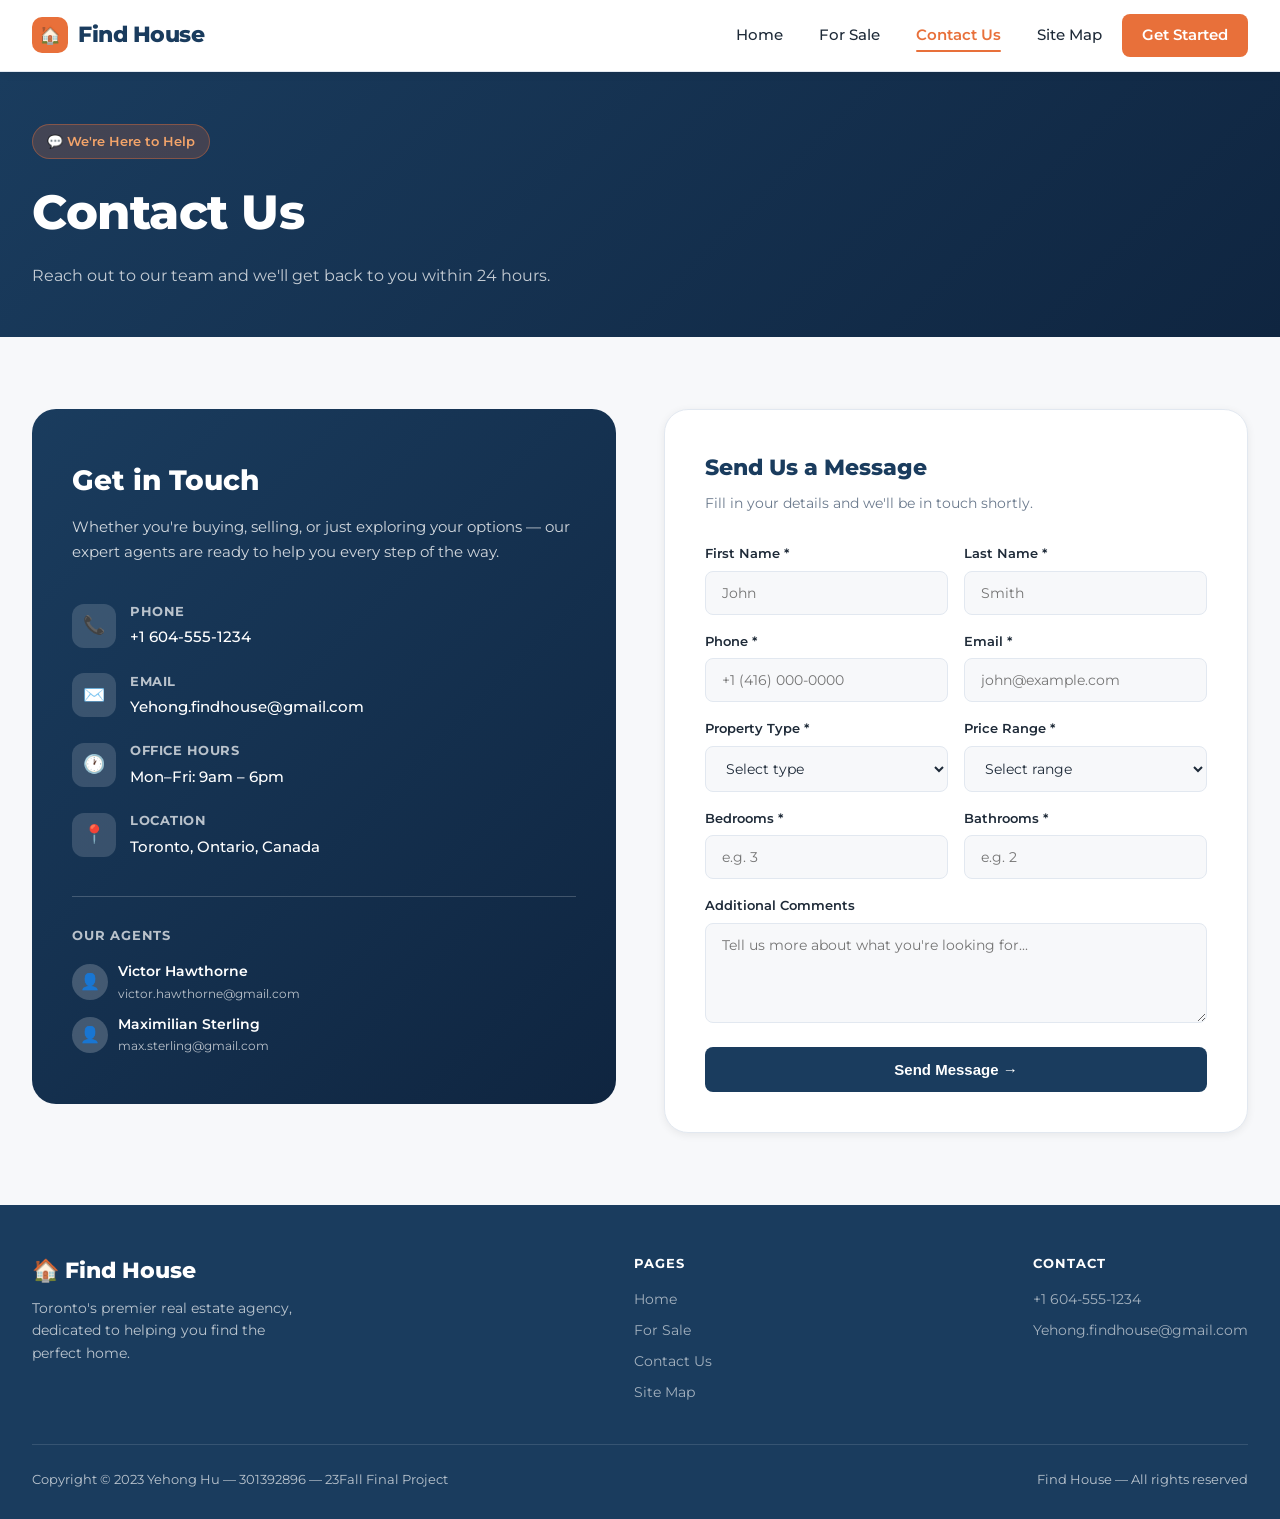
==== contact.html @ 8b1ab6e5 "feat: initial portfolio upload — Find House upgraded frontend - Modern design system with CSS variab" ====
<!DOCTYPE html>
<html lang="en">
<head>
  <meta charset="UTF-8">
  <meta name="viewport" content="width=device-width, initial-scale=1.0">
  <title>Contact Us — Find House</title>
  <link rel="stylesheet" href="style.css">
  <link rel="preconnect" href="https://fonts.googleapis.com">
  <link rel="preconnect" href="https://fonts.gstatic.com" crossorigin>
  <link href="https://fonts.googleapis.com/css2?family=Montserrat:wght@300;400;500;600;700;800;900&display=swap" rel="stylesheet">
</head>
<body>

  <!-- ======== NAVIGATION ======== -->
  <header class="site-header" id="siteHeader">
    <div class="nav-inner">
      <div class="site-logo">
        <a href="home.html">
          <div class="logo-icon">🏠</div>
          Find House
        </a>
      </div>
      <button class="nav-toggle" id="navToggle" aria-label="Toggle navigation">
        <span></span><span></span><span></span>
      </button>
      <nav class="nav-links" id="navLinks">
        <a href="home.html">Home</a>
        <a href="search.html">For Sale</a>
        <a href="contact.html" class="active">Contact Us</a>
        <a href="siteMap.html">Site Map</a>
        <a href="contact.html" class="nav-cta">Get Started</a>
      </nav>
    </div>
  </header>

  <!-- ======== PAGE HEADER ======== -->
  <div style="background: linear-gradient(135deg, var(--primary) 0%, #0f2540 100%); padding: 52px 32px 48px;">
    <div style="max-width:1280px; margin:0 auto;">
      <div class="hero-badge" style="margin-bottom:14px;">💬 We're Here to Help</div>
      <h1 style="font-size:clamp(28px,4vw,48px); font-weight:800; color:#fff; letter-spacing:-.5px; margin-bottom:10px;">Contact Us</h1>
      <p style="color:rgba(255,255,255,.75); font-size:16px;">Reach out to our team and we'll get back to you within 24 hours.</p>
    </div>
  </div>

  <!-- ======== MAIN CONTENT ======== -->
  <section class="section">
    <div class="section-inner">
      <div class="contact-layout">

        <!-- Info Card -->
        <div class="contact-info-card fade-in-up">
          <h2>Get in Touch</h2>
          <p>Whether you're buying, selling, or just exploring your options — our expert agents are ready to help you every step of the way.</p>

          <div class="contact-detail">
            <div class="contact-detail-icon">📞</div>
            <div class="contact-detail-text">
              <strong>Phone</strong>
              <span>+1 604-555-1234</span>
            </div>
          </div>

          <div class="contact-detail">
            <div class="contact-detail-icon">✉️</div>
            <div class="contact-detail-text">
              <strong>Email</strong>
              <span>Yehong.findhouse@gmail.com</span>
            </div>
          </div>

          <div class="contact-detail">
            <div class="contact-detail-icon">🕐</div>
            <div class="contact-detail-text">
              <strong>Office Hours</strong>
              <span>Mon–Fri: 9am – 6pm</span>
            </div>
          </div>

          <div class="contact-detail">
            <div class="contact-detail-icon">📍</div>
            <div class="contact-detail-text">
              <strong>Location</strong>
              <span>Toronto, Ontario, Canada</span>
            </div>
          </div>

          <div style="margin-top:36px; padding-top:28px; border-top:1px solid rgba(255,255,255,.2);">
            <div style="font-size:13px; font-weight:700; text-transform:uppercase; letter-spacing:.8px; opacity:.7; margin-bottom:14px;">Our Agents</div>
            <div style="display:flex; flex-direction:column; gap:10px;">
              <div style="display:flex; align-items:center; gap:10px;">
                <div style="width:36px; height:36px; background:rgba(255,255,255,.2); border-radius:50%; display:flex; align-items:center; justify-content:center; font-size:16px;">👤</div>
                <div>
                  <div style="font-size:14px; font-weight:600;">Victor Hawthorne</div>
                  <div style="font-size:12px; opacity:.7;">victor.hawthorne@gmail.com</div>
                </div>
              </div>
              <div style="display:flex; align-items:center; gap:10px;">
                <div style="width:36px; height:36px; background:rgba(255,255,255,.2); border-radius:50%; display:flex; align-items:center; justify-content:center; font-size:16px;">👤</div>
                <div>
                  <div style="font-size:14px; font-weight:600;">Maximilian Sterling</div>
                  <div style="font-size:12px; opacity:.7;">max.sterling@gmail.com</div>
                </div>
              </div>
            </div>
          </div>
        </div>

        <!-- Form Card -->
        <div class="form-card fade-in-up" style="animation-delay:.15s">
          <h3 style="font-size:22px; font-weight:800; color:var(--primary); margin-bottom:6px;">Send Us a Message</h3>
          <p style="font-size:14px; color:var(--text-muted); margin-bottom:28px;">Fill in your details and we'll be in touch shortly.</p>

          <form id="contactForm" onsubmit="handleSubmit(event)">
            <div class="form-row">
              <div class="form-group">
                <label for="firstName">First Name *</label>
                <input type="text" id="firstName" name="first-name" placeholder="John" required>
              </div>
              <div class="form-group">
                <label for="lastName">Last Name *</label>
                <input type="text" id="lastName" name="last-name" placeholder="Smith" required>
              </div>
            </div>

            <div class="form-row">
              <div class="form-group">
                <label for="phone">Phone *</label>
                <input type="tel" id="phone" name="phone" placeholder="+1 (416) 000-0000" required>
              </div>
              <div class="form-group">
                <label for="email">Email *</label>
                <input type="email" id="email" name="email" placeholder="john@example.com" required>
              </div>
            </div>

            <div class="form-row">
              <div class="form-group">
                <label for="propertyType">Property Type *</label>
                <select id="propertyType" name="property-type" required>
                  <option value="" disabled selected>Select type</option>
                  <option value="house">House</option>
                  <option value="condominium">Condominium</option>
                  <option value="townhouse">Townhouse</option>
                </select>
              </div>
              <div class="form-group">
                <label for="priceRange">Price Range *</label>
                <select id="priceRange" name="price-range" required>
                  <option value="" disabled selected>Select range</option>
                  <option value="under1m">Under $1,000,000</option>
                  <option value="1m-2m">$1,000,000 – $2,000,000</option>
                  <option value="2m-3m">$2,000,000 – $3,000,000</option>
                  <option value="3m-5m">$3,000,000 – $5,000,000</option>
                  <option value="over5m">Over $5,000,000</option>
                </select>
              </div>
            </div>

            <div class="form-row">
              <div class="form-group">
                <label for="bedrooms">Bedrooms *</label>
                <input type="number" id="bedrooms" name="bedrooms" min="1" max="20" placeholder="e.g. 3" required>
              </div>
              <div class="form-group">
                <label for="bathrooms">Bathrooms *</label>
                <input type="number" id="bathrooms" name="bathrooms" min="1" max="20" placeholder="e.g. 2" required>
              </div>
            </div>

            <div class="form-group">
              <label for="comments">Additional Comments</label>
              <textarea id="comments" name="comments" rows="4" placeholder="Tell us more about what you're looking for..."></textarea>
            </div>

            <button type="submit" class="btn-submit">Send Message →</button>
          </form>
        </div>

      </div>
    </div>
  </section>

  <!-- Toast notification -->
  <div class="toast" id="toast">✅ Message sent! We'll be in touch soon.</div>

  <!-- ======== FOOTER ======== -->
  <footer class="site-footer">
    <div class="footer-inner">
      <div class="footer-top">
        <div class="footer-brand">
          <div class="logo-text">🏠 Find House</div>
          <p>Toronto's premier real estate agency, dedicated to helping you find the perfect home.</p>
        </div>
        <div class="footer-links-col">
          <h4>Pages</h4>
          <a href="home.html">Home</a>
          <a href="search.html">For Sale</a>
          <a href="contact.html">Contact Us</a>
          <a href="siteMap.html">Site Map</a>
        </div>
        <div class="footer-links-col">
          <h4>Contact</h4>
          <a href="tel:+16045551234">+1 604-555-1234</a>
          <a href="mailto:Yehong.findhouse@gmail.com">Yehong.findhouse@gmail.com</a>
        </div>
      </div>
      <div class="footer-bottom">
        <span>Copyright &copy; 2023 Yehong Hu &mdash; 301392896 &mdash; 23Fall Final Project</span>
        <span>Find House &mdash; All rights reserved</span>
      </div>
    </div>
  </footer>

  <script>
    // Sticky header
    const header = document.getElementById('siteHeader');
    window.addEventListener('scroll', () => header.classList.toggle('scrolled', window.scrollY > 10));

    // Mobile nav
    const toggle = document.getElementById('navToggle');
    const navLinks = document.getElementById('navLinks');
    toggle.addEventListener('click', () => {
      toggle.classList.toggle('open');
      navLinks.classList.toggle('open');
    });

    // Fade-in
    const observer = new IntersectionObserver((entries) => {
      entries.forEach(e => { if (e.isIntersecting) e.target.classList.add('visible'); });
    }, { threshold: 0.1 });
    document.querySelectorAll('.fade-in-up').forEach(el => observer.observe(el));

    // Form submit with toast
    function handleSubmit(e) {
      e.preventDefault();
      const toast = document.getElementById('toast');
      toast.classList.add('show');
      setTimeout(() => toast.classList.remove('show'), 4000);
      e.target.reset();
    }
  </script>
</body>
</html>
---- style.css ----
/* ============================================================
   Find House — Upgraded Design System
   ============================================================ */

/* ---------- CSS Variables ---------- */
:root {
  --primary:       #1a3c5e;
  --primary-light: #2563a8;
  --accent:        #e8703a;
  --accent-hover:  #c9572a;
  --bg:            #f7f8fa;
  --bg-card:       #ffffff;
  --text-main:     #1e2a38;
  --text-muted:    #6b7a8d;
  --border:        #e2e8f0;
  --shadow-sm:     0 2px 8px rgba(0,0,0,.07);
  --shadow-md:     0 8px 28px rgba(0,0,0,.12);
  --shadow-lg:     0 20px 60px rgba(0,0,0,.18);
  --radius-sm:     8px;
  --radius-md:     16px;
  --radius-lg:     24px;
  --transition:    0.3s cubic-bezier(.4,0,.2,1);
  --nav-h:         72px;
  --font:          'Montserrat', sans-serif;
}

/* ---------- Reset & Base ---------- */
*, *::before, *::after {
  margin: 0; padding: 0;
  box-sizing: border-box;
  outline: none;
}

html { scroll-behavior: smooth; }

body {
  font-family: var(--font);
  background: var(--bg);
  color: var(--text-main);
  line-height: 1.65;
  -webkit-font-smoothing: antialiased;
}

a { text-decoration: none; color: inherit; }
ul, li { list-style: none; }
img { display: block; max-width: 100%; }

/* ---------- Scrollbar ---------- */
::-webkit-scrollbar { width: 6px; }
::-webkit-scrollbar-track { background: var(--bg); }
::-webkit-scrollbar-thumb { background: #c1cad6; border-radius: 99px; }

/* ============================================================
   NAVIGATION
   ============================================================ */
.site-header {
  position: sticky; top: 0; z-index: 1000;
  width: 100%; height: var(--nav-h);
  background: rgba(255,255,255,.92);
  backdrop-filter: blur(12px);
  -webkit-backdrop-filter: blur(12px);
  border-bottom: 1px solid var(--border);
  box-shadow: var(--shadow-sm);
  transition: box-shadow var(--transition);
}

.site-header.scrolled { box-shadow: var(--shadow-md); }

.nav-inner {
  max-width: 1280px;
  margin: 0 auto;
  padding: 0 32px;
  height: 100%;
  display: flex;
  align-items: center;
  justify-content: space-between;
}

/* Logo */
.site-logo a {
  display: flex; align-items: center; gap: 10px;
  font-size: 22px; font-weight: 800;
  color: var(--primary);
  letter-spacing: -.5px;
}

.logo-icon {
  width: 36px; height: 36px;
  background: var(--accent);
  border-radius: 10px;
  display: flex; align-items: center; justify-content: center;
  color: #fff; font-size: 18px;
  flex-shrink: 0;
}

/* Nav links */
.nav-links {
  display: flex; align-items: center; gap: 4px;
}

.nav-links a {
  padding: 8px 16px;
  border-radius: var(--radius-sm);
  font-size: 15px; font-weight: 500;
  color: var(--text-main);
  transition: background var(--transition), color var(--transition);
  position: relative;
}

.nav-links a::after {
  content: '';
  position: absolute; bottom: 4px; left: 16px; right: 16px;
  height: 2px; background: var(--accent);
  border-radius: 99px;
  transform: scaleX(0);
  transition: transform var(--transition);
}

.nav-links a:hover { color: var(--accent); background: rgba(232,112,58,.06); }
.nav-links a:hover::after { transform: scaleX(1); }
.nav-links a.active { color: var(--accent); font-weight: 600; }
.nav-links a.active::after { transform: scaleX(1); }

/* CTA button in nav */
.nav-cta {
  background: var(--accent) !important;
  color: #fff !important;
  padding: 9px 20px !important;
  border-radius: var(--radius-sm) !important;
  font-weight: 600 !important;
  transition: background var(--transition), transform var(--transition), box-shadow var(--transition) !important;
}
.nav-cta:hover {
  background: var(--accent-hover) !important;
  transform: translateY(-1px);
  box-shadow: 0 4px 14px rgba(232,112,58,.35) !important;
}
.nav-cta::after { display: none !important; }

/* Hamburger */
.nav-toggle {
  display: none;
  flex-direction: column; gap: 5px;
  cursor: pointer; padding: 6px;
  background: none; border: none;
}
.nav-toggle span {
  display: block; width: 24px; height: 2px;
  background: var(--text-main);
  border-radius: 99px;
  transition: transform var(--transition), opacity var(--transition);
}
.nav-toggle.open span:nth-child(1) { transform: translateY(7px) rotate(45deg); }
.nav-toggle.open span:nth-child(2) { opacity: 0; }
.nav-toggle.open span:nth-child(3) { transform: translateY(-7px) rotate(-45deg); }

/* ============================================================
   HERO SECTION (home page)
   ============================================================ */
.hero {
  position: relative;
  min-height: 520px;
  background: linear-gradient(135deg, var(--primary) 0%, #0f2540 100%);
  display: flex; align-items: center;
  overflow: hidden;
  padding: 80px 32px;
}

.hero::before {
  content: '';
  position: absolute; inset: 0;
  background: url("data:image/svg+xml,%3Csvg width='60' height='60' viewBox='0 0 60 60' xmlns='http://www.w3.org/2000/svg'%3E%3Cg fill='none' fill-rule='evenodd'%3E%3Cg fill='%23ffffff' fill-opacity='0.03'%3E%3Cpath d='M36 34v-4h-2v4h-4v2h4v4h2v-4h4v-2h-4zm0-30V0h-2v4h-4v2h4v4h2V6h4V4h-4zM6 34v-4H4v4H0v2h4v4h2v-4h4v-2H6zM6 4V0H4v4H0v2h4v4h2V6h4V4H6z'/%3E%3C/g%3E%3C/g%3E%3C/svg%3E");
}

.hero-content {
  position: relative; z-index: 1;
  max-width: 1280px; margin: 0 auto; width: 100%;
}

.hero-badge {
  display: inline-flex; align-items: center; gap: 6px;
  background: rgba(232,112,58,.2);
  border: 1px solid rgba(232,112,58,.4);
  color: #f4a46a;
  padding: 6px 14px; border-radius: 99px;
  font-size: 13px; font-weight: 600;
  margin-bottom: 20px;
  animation: fadeInDown .6s ease both;
}

.hero h1 {
  font-size: clamp(36px, 5vw, 64px);
  font-weight: 800;
  color: #fff;
  line-height: 1.15;
  letter-spacing: -1px;
  margin-bottom: 20px;
  animation: fadeInDown .7s ease both;
}

.hero h1 span { color: var(--accent); }

.hero p {
  font-size: 18px; color: rgba(255,255,255,.72);
  max-width: 520px; margin-bottom: 36px;
  animation: fadeInDown .8s ease both;
}

.hero-actions {
  display: flex; gap: 16px; flex-wrap: wrap;
  animation: fadeInDown .9s ease both;
}

.btn {
  display: inline-flex; align-items: center; gap: 8px;
  padding: 14px 28px; border-radius: var(--radius-sm);
  font-size: 15px; font-weight: 600;
  cursor: pointer; border: none;
  transition: all var(--transition);
}

.btn-primary {
  background: var(--accent); color: #fff;
}
.btn-primary:hover {
  background: var(--accent-hover);
  transform: translateY(-2px);
  box-shadow: 0 8px 24px rgba(232,112,58,.4);
}

.btn-outline {
  background: transparent;
  border: 2px solid rgba(255,255,255,.4);
  color: #fff;
}
.btn-outline:hover {
  background: rgba(255,255,255,.1);
  border-color: rgba(255,255,255,.7);
  transform: translateY(-2px);
}

/* Stats bar */
.stats-bar {
  background: var(--bg-card);
  border-bottom: 1px solid var(--border);
  padding: 28px 32px;
}

.stats-inner {
  max-width: 1280px; margin: 0 auto;
  display: flex; gap: 0; flex-wrap: wrap;
}

.stat-item {
  flex: 1; min-width: 160px;
  text-align: center;
  padding: 0 24px;
  border-right: 1px solid var(--border);
  animation: countUp .8s ease both;
}
.stat-item:last-child { border-right: none; }

.stat-number {
  font-size: 32px; font-weight: 800;
  color: var(--primary);
  letter-spacing: -1px;
  line-height: 1;
  margin-bottom: 4px;
}

.stat-label {
  font-size: 13px; color: var(--text-muted);
  font-weight: 500; text-transform: uppercase; letter-spacing: .5px;
}

/* ============================================================
   SECTION LAYOUT
   ============================================================ */
.section {
  padding: 72px 32px;
}

.section-inner {
  max-width: 1280px; margin: 0 auto;
}

.section-header {
  margin-bottom: 48px;
}

.section-label {
  display: inline-block;
  font-size: 12px; font-weight: 700;
  text-transform: uppercase; letter-spacing: 1.5px;
  color: var(--accent);
  margin-bottom: 10px;
}

.section-title {
  font-size: clamp(26px, 3vw, 40px);
  font-weight: 800; color: var(--primary);
  letter-spacing: -.5px; line-height: 1.2;
}

.section-subtitle {
  font-size: 16px; color: var(--text-muted);
  margin-top: 10px; max-width: 560px;
}

/* ============================================================
   AGENT CARDS
   ============================================================ */
.agents-grid {
  display: grid;
  grid-template-columns: repeat(auto-fit, minmax(480px, 1fr));
  gap: 32px;
}

.agent-card {
  background: var(--bg-card);
  border-radius: var(--radius-lg);
  overflow: hidden;
  box-shadow: var(--shadow-sm);
  border: 1px solid var(--border);
  transition: transform var(--transition), box-shadow var(--transition);
  display: flex; flex-direction: column;
}

.agent-card:hover {
  transform: translateY(-6px);
  box-shadow: var(--shadow-lg);
}

.agent-card-img {
  width: 100%; height: 320px;
  object-fit: cover; object-position: top;
  transition: transform .6s ease;
}

.agent-card:hover .agent-card-img { transform: scale(1.04); }

.agent-card-img-wrap { overflow: hidden; }

.agent-card-body {
  padding: 28px 32px 32px;
  flex: 1; display: flex; flex-direction: column;
}

.agent-name {
  font-size: 22px; font-weight: 800;
  color: var(--primary); margin-bottom: 4px;
}

.agent-title-badge {
  display: inline-block;
  background: rgba(37,99,168,.1);
  color: var(--primary-light);
  font-size: 12px; font-weight: 600;
  padding: 3px 10px; border-radius: 99px;
  margin-bottom: 16px;
}

.agent-mission {
  font-size: 14px; color: var(--text-muted);
  line-height: 1.7; margin-bottom: 20px;
  flex: 1;
}

.agent-reviews {
  border-top: 1px solid var(--border);
  padding-top: 20px; margin-bottom: 20px;
}

.review-item {
  display: flex; gap: 10px;
  margin-bottom: 12px;
  font-size: 13px; color: var(--text-muted);
  line-height: 1.6;
}

.review-item::before {
  content: '"';
  font-size: 28px; line-height: 1;
  color: var(--accent); flex-shrink: 0;
  margin-top: -4px;
}

.agent-contact {
  display: flex; flex-direction: column; gap: 6px;
}

.agent-contact-item {
  display: flex; align-items: center; gap: 8px;
  font-size: 14px; font-weight: 500; color: var(--primary);
}

.contact-icon {
  width: 28px; height: 28px;
  background: rgba(37,99,168,.1);
  border-radius: 8px;
  display: flex; align-items: center; justify-content: center;
  font-size: 13px; color: var(--primary-light);
  flex-shrink: 0;
}

/* ============================================================
   PROPERTY CARDS (search page)
   ============================================================ */
.properties-grid {
  display: grid;
  grid-template-columns: repeat(auto-fill, minmax(360px, 1fr));
  gap: 28px;
}

.property-card {
  background: var(--bg-card);
  border-radius: var(--radius-md);
  overflow: hidden;
  box-shadow: var(--shadow-sm);
  border: 1px solid var(--border);
  transition: transform var(--transition), box-shadow var(--transition);
  cursor: pointer;
}

.property-card:hover {
  transform: translateY(-6px);
  box-shadow: var(--shadow-lg);
}

.property-img-wrap {
  position: relative; overflow: hidden;
  height: 240px;
}

.property-img-wrap img {
  width: 100%; height: 100%;
  object-fit: cover;
  transition: transform .6s ease;
}

.property-card:hover .property-img-wrap img { transform: scale(1.06); }

.property-badge {
  position: absolute; top: 14px; left: 14px;
  background: var(--accent); color: #fff;
  font-size: 11px; font-weight: 700;
  padding: 4px 10px; border-radius: 99px;
  text-transform: uppercase; letter-spacing: .5px;
}

.property-badge.new { background: #16a34a; }
.property-badge.hot { background: #dc2626; }

.property-fav {
  position: absolute; top: 14px; right: 14px;
  width: 36px; height: 36px;
  background: rgba(255,255,255,.9);
  backdrop-filter: blur(6px);
  border-radius: 50%;
  display: flex; align-items: center; justify-content: center;
  font-size: 16px; cursor: pointer;
  transition: transform var(--transition), background var(--transition);
  border: none;
}
.property-fav:hover { transform: scale(1.15); background: #fff; }
.property-fav.active { color: #e53e3e; }

.property-body { padding: 20px 22px 22px; }

.property-price {
  font-size: 24px; font-weight: 800;
  color: var(--primary); margin-bottom: 6px;
  letter-spacing: -.5px;
}

.property-address {
  font-size: 14px; color: var(--text-muted);
  margin-bottom: 14px;
  display: flex; align-items: center; gap: 5px;
}

.property-address::before {
  content: '📍'; font-size: 13px;
}

.property-specs {
  display: flex; gap: 16px; flex-wrap: wrap;
  padding: 14px 0;
  border-top: 1px solid var(--border);
  border-bottom: 1px solid var(--border);
  margin-bottom: 16px;
}

.spec-item {
  display: flex; align-items: center; gap: 5px;
  font-size: 13px; color: var(--text-muted); font-weight: 500;
}

.spec-icon { font-size: 15px; }

.property-footer {
  display: flex; align-items: center; justify-content: space-between;
}

.property-listed {
  font-size: 12px; color: var(--text-muted);
}

.btn-view {
  display: inline-flex; align-items: center; gap: 6px;
  background: var(--primary); color: #fff;
  padding: 8px 18px; border-radius: var(--radius-sm);
  font-size: 13px; font-weight: 600;
  transition: background var(--transition), transform var(--transition);
}
.btn-view:hover {
  background: var(--primary-light);
  transform: translateX(2px);
}

/* Search / Filter Bar */
.filter-bar {
  background: var(--bg-card);
  border: 1px solid var(--border);
  border-radius: var(--radius-md);
  padding: 20px 24px;
  margin-bottom: 36px;
  display: flex; gap: 16px; flex-wrap: wrap; align-items: flex-end;
  box-shadow: var(--shadow-sm);
}

.filter-group {
  display: flex; flex-direction: column; gap: 6px;
  flex: 1; min-width: 140px;
}

.filter-group label {
  font-size: 12px; font-weight: 600;
  color: var(--text-muted); text-transform: uppercase; letter-spacing: .5px;
}

.filter-group select,
.filter-group input {
  padding: 10px 14px;
  border: 1px solid var(--border);
  border-radius: var(--radius-sm);
  font-family: var(--font);
  font-size: 14px; color: var(--text-main);
  background: var(--bg);
  transition: border-color var(--transition), box-shadow var(--transition);
}

.filter-group select:focus,
.filter-group input:focus {
  border-color: var(--primary-light);
  box-shadow: 0 0 0 3px rgba(37,99,168,.12);
}

.btn-filter {
  background: var(--primary); color: #fff;
  padding: 10px 22px; border-radius: var(--radius-sm);
  font-size: 14px; font-weight: 600;
  border: none; cursor: pointer;
  transition: background var(--transition);
  white-space: nowrap;
}
.btn-filter:hover { background: var(--primary-light); }

/* ============================================================
   HOUSE INFO PAGE
   ============================================================ */
.hif-page { background: var(--bg); min-height: 100vh; }

.hif-hero {
  position: relative; height: 420px; overflow: hidden;
}

.hif-hero img {
  width: 100%; height: 100%;
  object-fit: cover;
  transition: transform .8s ease;
}

.hif-hero:hover img { transform: scale(1.03); }

.hif-hero-overlay {
  position: absolute; inset: 0;
  background: linear-gradient(to top, rgba(10,20,40,.7) 0%, transparent 60%);
  display: flex; align-items: flex-end;
  padding: 36px 48px;
}

.hif-hero-info { color: #fff; }

.hif-price {
  font-size: 40px; font-weight: 800;
  letter-spacing: -1px; line-height: 1;
  margin-bottom: 8px;
}

.hif-address {
  font-size: 18px; opacity: .85;
  display: flex; align-items: center; gap: 6px;
}

.hif-container {
  max-width: 1100px; margin: 0 auto;
  padding: 40px 32px 80px;
}

.hif-grid {
  display: grid;
  grid-template-columns: 1fr 340px;
  gap: 32px;
  align-items: start;
}

.hif-card {
  background: var(--bg-card);
  border: 1px solid var(--border);
  border-radius: var(--radius-md);
  padding: 28px 32px;
  margin-bottom: 24px;
  box-shadow: var(--shadow-sm);
}

.hif-card-title {
  font-size: 18px; font-weight: 700;
  color: var(--primary); margin-bottom: 20px;
  padding-bottom: 14px;
  border-bottom: 2px solid var(--accent);
  display: inline-block;
}

.hif-facts-grid {
  display: grid;
  grid-template-columns: repeat(auto-fill, minmax(180px, 1fr));
  gap: 16px;
}

.hif-fact {
  background: var(--bg);
  border-radius: var(--radius-sm);
  padding: 14px 16px;
  border: 1px solid var(--border);
}

.hif-fact-label {
  font-size: 11px; font-weight: 700;
  text-transform: uppercase; letter-spacing: .8px;
  color: var(--text-muted); margin-bottom: 4px;
}

.hif-fact-value {
  font-size: 15px; font-weight: 600;
  color: var(--text-main);
}

.hif-desc {
  font-size: 15px; color: var(--text-muted);
  line-height: 1.8;
}

/* Sidebar sticky card */
.hif-sidebar-card {
  background: var(--bg-card);
  border: 1px solid var(--border);
  border-radius: var(--radius-md);
  padding: 28px;
  box-shadow: var(--shadow-sm);
  position: sticky; top: calc(var(--nav-h) + 24px);
}

.hif-sidebar-price {
  font-size: 30px; font-weight: 800;
  color: var(--primary); margin-bottom: 6px;
  letter-spacing: -.5px;
}

.hif-sidebar-specs {
  display: grid; grid-template-columns: 1fr 1fr;
  gap: 12px; margin: 20px 0;
}

.hif-spec-box {
  background: var(--bg);
  border-radius: var(--radius-sm);
  padding: 12px;
  text-align: center;
  border: 1px solid var(--border);
}

.hif-spec-icon { font-size: 20px; margin-bottom: 4px; }

.hif-spec-val {
  font-size: 16px; font-weight: 700;
  color: var(--primary);
}

.hif-spec-lbl {
  font-size: 11px; color: var(--text-muted);
  text-transform: uppercase; letter-spacing: .5px;
}

.btn-contact-agent {
  width: 100%;
  background: var(--accent); color: #fff;
  padding: 14px; border-radius: var(--radius-sm);
  font-size: 15px; font-weight: 700;
  border: none; cursor: pointer;
  transition: background var(--transition), transform var(--transition), box-shadow var(--transition);
  margin-top: 8px;
}
.btn-contact-agent:hover {
  background: var(--accent-hover);
  transform: translateY(-2px);
  box-shadow: 0 6px 20px rgba(232,112,58,.35);
}

.btn-back {
  display: inline-flex; align-items: center; gap: 8px;
  color: var(--primary-light); font-size: 14px; font-weight: 600;
  margin-bottom: 28px;
  transition: gap var(--transition);
}
.btn-back:hover { gap: 12px; }

/* ============================================================
   CONTACT PAGE
   ============================================================ */
.contact-layout {
  display: grid;
  grid-template-columns: 1fr 1fr;
  gap: 48px; align-items: start;
}

.contact-info-card {
  background: linear-gradient(135deg, var(--primary) 0%, #0f2540 100%);
  border-radius: var(--radius-lg);
  padding: 48px 40px;
  color: #fff;
}

.contact-info-card h2 {
  font-size: 28px; font-weight: 800;
  margin-bottom: 12px;
}

.contact-info-card p {
  font-size: 15px; opacity: .8; margin-bottom: 36px;
}

.contact-detail {
  display: flex; align-items: center; gap: 14px;
  margin-bottom: 20px;
}

.contact-detail-icon {
  width: 44px; height: 44px;
  background: rgba(255,255,255,.15);
  border-radius: 12px;
  display: flex; align-items: center; justify-content: center;
  font-size: 18px; flex-shrink: 0;
}

.contact-detail-text strong {
  display: block; font-size: 13px;
  text-transform: uppercase; letter-spacing: .5px;
  opacity: .7; margin-bottom: 2px;
}

.contact-detail-text span { font-size: 15px; font-weight: 500; }

.form-card {
  background: var(--bg-card);
  border: 1px solid var(--border);
  border-radius: var(--radius-lg);
  padding: 40px;
  box-shadow: var(--shadow-sm);
}

.form-row {
  display: grid;
  grid-template-columns: 1fr 1fr;
  gap: 16px;
}

.form-group {
  display: flex; flex-direction: column; gap: 6px;
  margin-bottom: 16px;
}

.form-group label {
  font-size: 13px; font-weight: 600;
  color: var(--text-main);
}

.form-group input,
.form-group select,
.form-group textarea {
  padding: 12px 16px;
  border: 1.5px solid var(--border);
  border-radius: var(--radius-sm);
  font-family: var(--font);
  font-size: 14px; color: var(--text-main);
  background: var(--bg);
  transition: border-color var(--transition), box-shadow var(--transition);
}

.form-group input:focus,
.form-group select:focus,
.form-group textarea:focus {
  border-color: var(--primary-light);
  box-shadow: 0 0 0 3px rgba(37,99,168,.12);
  background: #fff;
}

.form-group textarea { resize: vertical; min-height: 100px; }

.btn-submit {
  width: 100%;
  background: var(--primary); color: #fff;
  padding: 14px; border-radius: var(--radius-sm);
  font-size: 15px; font-weight: 700;
  border: none; cursor: pointer;
  transition: background var(--transition), transform var(--transition), box-shadow var(--transition);
  margin-top: 8px;
}
.btn-submit:hover {
  background: var(--primary-light);
  transform: translateY(-2px);
  box-shadow: 0 6px 20px rgba(26,60,94,.3);
}

/* Success toast */
.toast {
  position: fixed; bottom: 32px; right: 32px;
  background: #16a34a; color: #fff;
  padding: 14px 22px; border-radius: var(--radius-sm);
  font-size: 14px; font-weight: 600;
  box-shadow: var(--shadow-md);
  display: flex; align-items: center; gap: 8px;
  transform: translateY(80px); opacity: 0;
  transition: all .4s cubic-bezier(.4,0,.2,1);
  z-index: 9999;
}
.toast.show { transform: translateY(0); opacity: 1; }

/* ============================================================
   SITEMAP PAGE
   ============================================================ */
.sitemap-grid {
  display: grid;
  grid-template-columns: repeat(auto-fill, minmax(260px, 1fr));
  gap: 24px;
}

.sitemap-card {
  background: var(--bg-card);
  border: 1px solid var(--border);
  border-radius: var(--radius-md);
  padding: 28px;
  box-shadow: var(--shadow-sm);
  transition: transform var(--transition), box-shadow var(--transition);
}

.sitemap-card:hover {
  transform: translateY(-4px);
  box-shadow: var(--shadow-md);
}

.sitemap-card-icon {
  width: 48px; height: 48px;
  background: rgba(26,60,94,.08);
  border-radius: 14px;
  display: flex; align-items: center; justify-content: center;
  font-size: 22px; margin-bottom: 16px;
}

.sitemap-card-title {
  font-size: 17px; font-weight: 700;
  color: var(--primary); margin-bottom: 12px;
}

.sitemap-card-links {
  display: flex; flex-direction: column; gap: 8px;
}

.sitemap-link {
  display: flex; align-items: center; gap: 8px;
  font-size: 14px; color: var(--text-muted);
  padding: 6px 0;
  border-bottom: 1px solid var(--border);
  transition: color var(--transition);
}

.sitemap-link:last-child { border-bottom: none; }

.sitemap-link:hover { color: var(--accent); }

.sitemap-link::before {
  content: '→';
  font-size: 12px; color: var(--accent);
  flex-shrink: 0;
}

/* ============================================================
   FOOTER
   ============================================================ */
.site-footer {
  background: var(--primary);
  color: rgba(255,255,255,.7);
  padding: 48px 32px 28px;
}

.footer-inner {
  max-width: 1280px; margin: 0 auto;
}

.footer-top {
  display: flex; justify-content: space-between;
  align-items: flex-start; flex-wrap: wrap; gap: 32px;
  padding-bottom: 32px;
  border-bottom: 1px solid rgba(255,255,255,.12);
  margin-bottom: 24px;
}

.footer-brand .logo-text {
  font-size: 22px; font-weight: 800;
  color: #fff; margin-bottom: 8px;
}

.footer-brand p {
  font-size: 14px; max-width: 280px; line-height: 1.6;
}

.footer-links-col h4 {
  font-size: 13px; font-weight: 700;
  text-transform: uppercase; letter-spacing: 1px;
  color: #fff; margin-bottom: 14px;
}

.footer-links-col a {
  display: block; font-size: 14px;
  color: rgba(255,255,255,.6);
  margin-bottom: 8px;
  transition: color var(--transition);
}
.footer-links-col a:hover { color: var(--accent); }

.footer-bottom {
  display: flex; justify-content: space-between;
  align-items: center; flex-wrap: wrap; gap: 12px;
  font-size: 13px;
}

/* ============================================================
   ANIMATIONS
   ============================================================ */
@keyframes fadeInDown {
  from { opacity: 0; transform: translateY(-20px); }
  to   { opacity: 1; transform: translateY(0); }
}

@keyframes fadeInUp {
  from { opacity: 0; transform: translateY(20px); }
  to   { opacity: 1; transform: translateY(0); }
}

@keyframes countUp {
  from { opacity: 0; transform: translateY(10px); }
  to   { opacity: 1; transform: translateY(0); }
}

.fade-in-up {
  opacity: 0; transform: translateY(24px);
  transition: opacity .6s ease, transform .6s ease;
}
.fade-in-up.visible { opacity: 1; transform: translateY(0); }

/* ============================================================
   RESPONSIVE
   ============================================================ */
@media (max-width: 1024px) {
  .agents-grid { grid-template-columns: 1fr; }
  .hif-grid { grid-template-columns: 1fr; }
  .hif-sidebar-card { position: static; }
  .contact-layout { grid-template-columns: 1fr; }
}

@media (max-width: 768px) {
  :root { --nav-h: 64px; }

  .nav-links {
    position: fixed;
    top: var(--nav-h); left: 0; right: 0;
    background: rgba(255,255,255,.97);
    backdrop-filter: blur(12px);
    flex-direction: column; gap: 0;
    padding: 12px 0 20px;
    border-bottom: 1px solid var(--border);
    box-shadow: var(--shadow-md);
    transform: translateY(-110%);
    transition: transform var(--transition);
    z-index: 999;
  }
  .nav-links.open { transform: translateY(0); }
  .nav-links a { padding: 12px 24px; border-radius: 0; width: 100%; }
  .nav-links a::after { left: 24px; right: 24px; }
  .nav-cta { margin: 8px 16px 0; border-radius: var(--radius-sm) !important; }
  .nav-toggle { display: flex; }

  .hero { padding: 60px 20px; min-height: 400px; }
  .section { padding: 48px 20px; }
  .stats-inner { gap: 0; }
  .stat-item { min-width: 50%; border-right: none; border-bottom: 1px solid var(--border); padding: 16px; }
  .stat-item:nth-child(odd) { border-right: 1px solid var(--border); }
  .stat-item:last-child { border-bottom: none; }

  .properties-grid { grid-template-columns: 1fr; }
  .form-row { grid-template-columns: 1fr; }
  .hif-hero { height: 280px; }
  .hif-hero-overlay { padding: 20px 24px; }
  .hif-price { font-size: 28px; }
  .hif-container { padding: 24px 16px 60px; }
  .filter-bar { flex-direction: column; }
  .footer-top { flex-direction: column; }
}

@media (max-width: 480px) {
  .agents-grid { grid-template-columns: 1fr; }
  .hero h1 { font-size: 30px; }
  .hero-actions { flex-direction: column; }
  .btn { width: 100%; justify-content: center; }
  .sitemap-grid { grid-template-columns: 1fr; }
}
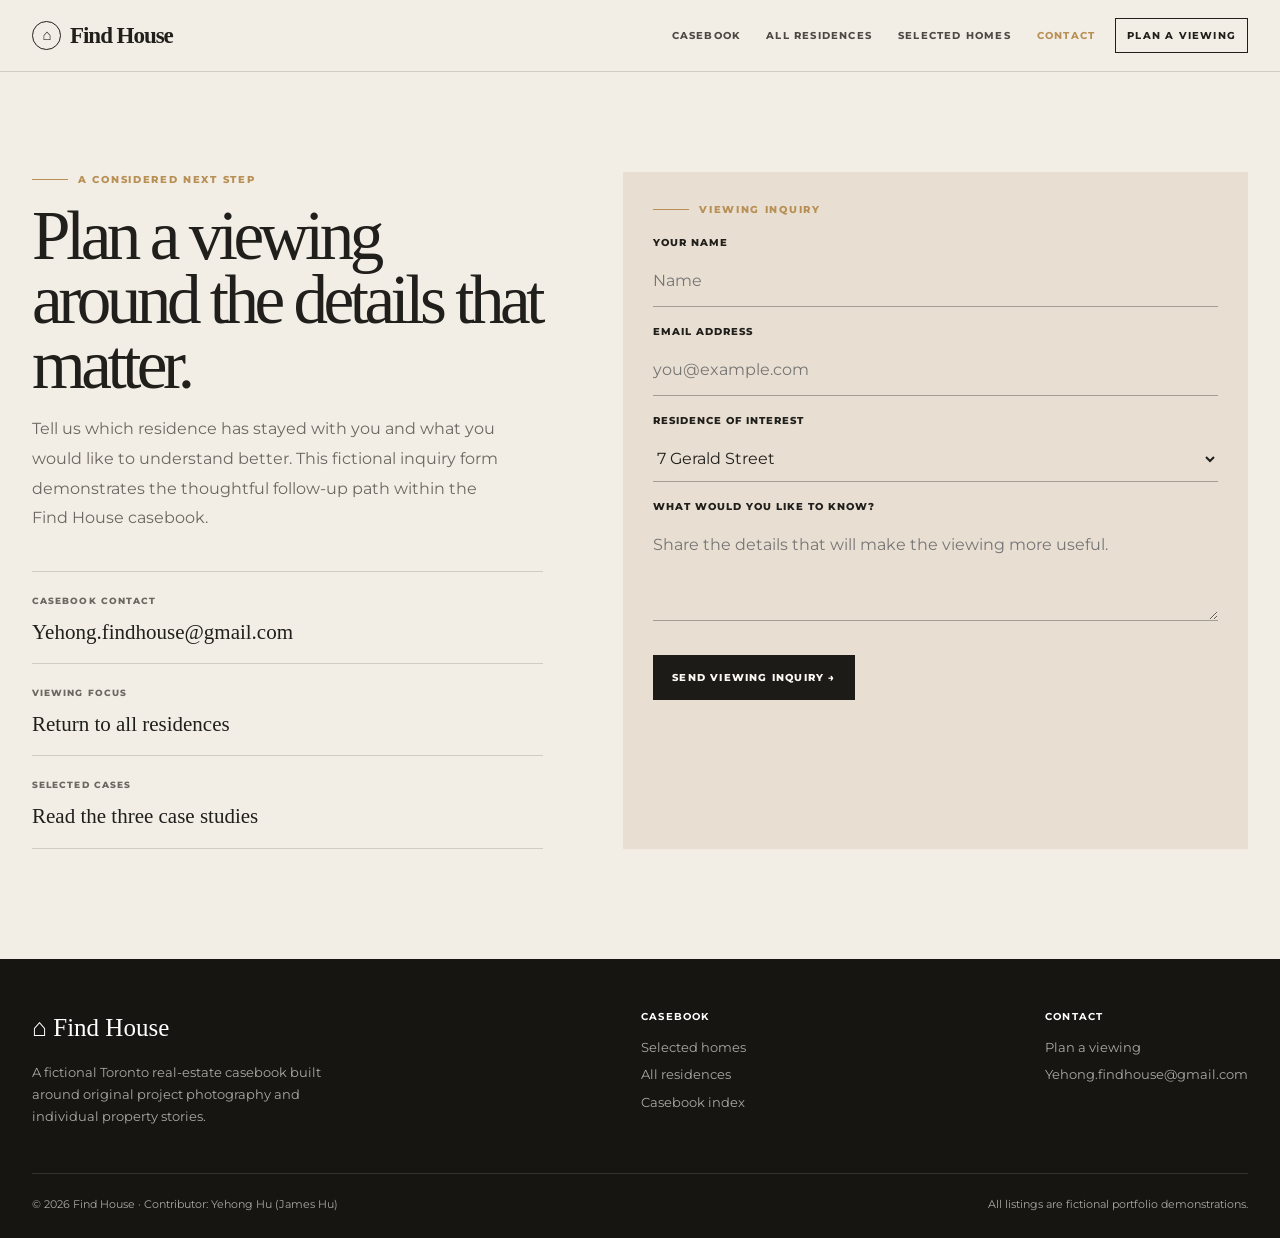
==== commit a40893da: "fix: unify Find House under one casebook system" ====
--- a/contact.html
+++ b/contact.html
@@ -1,243 +1,5 @@
 <!DOCTYPE html>
-<html lang="en">
-<head>
-  <meta charset="UTF-8">
-  <meta name="viewport" content="width=device-width, initial-scale=1.0">
-  <title>Contact Us — Find House</title>
-  <link rel="stylesheet" href="style.css">
-  <link rel="preconnect" href="https://fonts.googleapis.com">
-  <link rel="preconnect" href="https://fonts.gstatic.com" crossorigin>
-  <link href="https://fonts.googleapis.com/css2?family=Montserrat:wght@300;400;500;600;700;800;900&display=swap" rel="stylesheet">
-</head>
-<body>
-
-  <!-- ======== NAVIGATION ======== -->
-  <header class="site-header" id="siteHeader">
-    <div class="nav-inner">
-      <div class="site-logo">
-        <a href="home.html">
-          <div class="logo-icon">🏠</div>
-          Find House
-        </a>
-      </div>
-      <button class="nav-toggle" id="navToggle" aria-label="Toggle navigation">
-        <span></span><span></span><span></span>
-      </button>
-      <nav class="nav-links" id="navLinks">
-        <a href="home.html">Home</a>
-        <a href="search.html">For Sale</a>
-        <a href="contact.html" class="active">Contact Us</a>
-        <a href="siteMap.html">Site Map</a>
-        <a href="contact.html" class="nav-cta">Get Started</a>
-      </nav>
-    </div>
-  </header>
-
-  <!-- ======== PAGE HEADER ======== -->
-  <div style="background: linear-gradient(135deg, var(--primary) 0%, #0f2540 100%); padding: 52px 32px 48px;">
-    <div style="max-width:1280px; margin:0 auto;">
-      <div class="hero-badge" style="margin-bottom:14px;">💬 We're Here to Help</div>
-      <h1 style="font-size:clamp(28px,4vw,48px); font-weight:800; color:#fff; letter-spacing:-.5px; margin-bottom:10px;">Contact Us</h1>
-      <p style="color:rgba(255,255,255,.75); font-size:16px;">Reach out to our team and we'll get back to you within 24 hours.</p>
-    </div>
-  </div>
-
-  <!-- ======== MAIN CONTENT ======== -->
-  <section class="section">
-    <div class="section-inner">
-      <div class="contact-layout">
-
-        <!-- Info Card -->
-        <div class="contact-info-card fade-in-up">
-          <h2>Get in Touch</h2>
-          <p>Whether you're buying, selling, or just exploring your options — our expert agents are ready to help you every step of the way.</p>
-
-          <div class="contact-detail">
-            <div class="contact-detail-icon">📞</div>
-            <div class="contact-detail-text">
-              <strong>Phone</strong>
-              <span>+1 604-555-1234</span>
-            </div>
-          </div>
-
-          <div class="contact-detail">
-            <div class="contact-detail-icon">✉️</div>
-            <div class="contact-detail-text">
-              <strong>Email</strong>
-              <span>Yehong.findhouse@gmail.com</span>
-            </div>
-          </div>
-
-          <div class="contact-detail">
-            <div class="contact-detail-icon">🕐</div>
-            <div class="contact-detail-text">
-              <strong>Office Hours</strong>
-              <span>Mon–Fri: 9am – 6pm</span>
-            </div>
-          </div>
-
-          <div class="contact-detail">
-            <div class="contact-detail-icon">📍</div>
-            <div class="contact-detail-text">
-              <strong>Location</strong>
-              <span>Toronto, Ontario, Canada</span>
-            </div>
-          </div>
-
-          <div style="margin-top:36px; padding-top:28px; border-top:1px solid rgba(255,255,255,.2);">
-            <div style="font-size:13px; font-weight:700; text-transform:uppercase; letter-spacing:.8px; opacity:.7; margin-bottom:14px;">Our Agents</div>
-            <div style="display:flex; flex-direction:column; gap:10px;">
-              <div style="display:flex; align-items:center; gap:10px;">
-                <div style="width:36px; height:36px; background:rgba(255,255,255,.2); border-radius:50%; display:flex; align-items:center; justify-content:center; font-size:16px;">👤</div>
-                <div>
-                  <div style="font-size:14px; font-weight:600;">Victor Hawthorne</div>
-                  <div style="font-size:12px; opacity:.7;">victor.hawthorne@gmail.com</div>
-                </div>
-              </div>
-              <div style="display:flex; align-items:center; gap:10px;">
-                <div style="width:36px; height:36px; background:rgba(255,255,255,.2); border-radius:50%; display:flex; align-items:center; justify-content:center; font-size:16px;">👤</div>
-                <div>
-                  <div style="font-size:14px; font-weight:600;">Maximilian Sterling</div>
-                  <div style="font-size:12px; opacity:.7;">max.sterling@gmail.com</div>
-                </div>
-              </div>
-            </div>
-          </div>
-        </div>
-
-        <!-- Form Card -->
-        <div class="form-card fade-in-up" style="animation-delay:.15s">
-          <h3 style="font-size:22px; font-weight:800; color:var(--primary); margin-bottom:6px;">Send Us a Message</h3>
-          <p style="font-size:14px; color:var(--text-muted); margin-bottom:28px;">Fill in your details and we'll be in touch shortly.</p>
-
-          <form id="contactForm" onsubmit="handleSubmit(event)">
-            <div class="form-row">
-              <div class="form-group">
-                <label for="firstName">First Name *</label>
-                <input type="text" id="firstName" name="first-name" placeholder="John" required>
-              </div>
-              <div class="form-group">
-                <label for="lastName">Last Name *</label>
-                <input type="text" id="lastName" name="last-name" placeholder="Smith" required>
-              </div>
-            </div>
-
-            <div class="form-row">
-              <div class="form-group">
-                <label for="phone">Phone *</label>
-                <input type="tel" id="phone" name="phone" placeholder="+1 (416) 000-0000" required>
-              </div>
-              <div class="form-group">
-                <label for="email">Email *</label>
-                <input type="email" id="email" name="email" placeholder="john@example.com" required>
-              </div>
-            </div>
-
-            <div class="form-row">
-              <div class="form-group">
-                <label for="propertyType">Property Type *</label>
-                <select id="propertyType" name="property-type" required>
-                  <option value="" disabled selected>Select type</option>
-                  <option value="house">House</option>
-                  <option value="condominium">Condominium</option>
-                  <option value="townhouse">Townhouse</option>
-                </select>
-              </div>
-              <div class="form-group">
-                <label for="priceRange">Price Range *</label>
-                <select id="priceRange" name="price-range" required>
-                  <option value="" disabled selected>Select range</option>
-                  <option value="under1m">Under $1,000,000</option>
-                  <option value="1m-2m">$1,000,000 – $2,000,000</option>
-                  <option value="2m-3m">$2,000,000 – $3,000,000</option>
-                  <option value="3m-5m">$3,000,000 – $5,000,000</option>
-                  <option value="over5m">Over $5,000,000</option>
-                </select>
-              </div>
-            </div>
-
-            <div class="form-row">
-              <div class="form-group">
-                <label for="bedrooms">Bedrooms *</label>
-                <input type="number" id="bedrooms" name="bedrooms" min="1" max="20" placeholder="e.g. 3" required>
-              </div>
-              <div class="form-group">
-                <label for="bathrooms">Bathrooms *</label>
-                <input type="number" id="bathrooms" name="bathrooms" min="1" max="20" placeholder="e.g. 2" required>
-              </div>
-            </div>
-
-            <div class="form-group">
-              <label for="comments">Additional Comments</label>
-              <textarea id="comments" name="comments" rows="4" placeholder="Tell us more about what you're looking for..."></textarea>
-            </div>
-
-            <button type="submit" class="btn-submit">Send Message →</button>
-          </form>
-        </div>
-
-      </div>
-    </div>
-  </section>
-
-  <!-- Toast notification -->
-  <div class="toast" id="toast">✅ Message sent! We'll be in touch soon.</div>
-
-  <!-- ======== FOOTER ======== -->
-  <footer class="site-footer">
-    <div class="footer-inner">
-      <div class="footer-top">
-        <div class="footer-brand">
-          <div class="logo-text">🏠 Find House</div>
-          <p>Toronto's premier real estate agency, dedicated to helping you find the perfect home.</p>
-        </div>
-        <div class="footer-links-col">
-          <h4>Pages</h4>
-          <a href="home.html">Home</a>
-          <a href="search.html">For Sale</a>
-          <a href="contact.html">Contact Us</a>
-          <a href="siteMap.html">Site Map</a>
-        </div>
-        <div class="footer-links-col">
-          <h4>Contact</h4>
-          <a href="tel:+16045551234">+1 604-555-1234</a>
-          <a href="mailto:Yehong.findhouse@gmail.com">Yehong.findhouse@gmail.com</a>
-        </div>
-      </div>
-      <div class="footer-bottom">
-        <span>Copyright &copy; 2023 Yehong Hu &mdash; 301392896 &mdash; 23Fall Final Project</span>
-        <span>Find House &mdash; All rights reserved</span>
-      </div>
-    </div>
-  </footer>
-
-  <script>
-    // Sticky header
-    const header = document.getElementById('siteHeader');
-    window.addEventListener('scroll', () => header.classList.toggle('scrolled', window.scrollY > 10));
-
-    // Mobile nav
-    const toggle = document.getElementById('navToggle');
-    const navLinks = document.getElementById('navLinks');
-    toggle.addEventListener('click', () => {
-      toggle.classList.toggle('open');
-      navLinks.classList.toggle('open');
-    });
-
-    // Fade-in
-    const observer = new IntersectionObserver((entries) => {
-      entries.forEach(e => { if (e.isIntersecting) e.target.classList.add('visible'); });
-    }, { threshold: 0.1 });
-    document.querySelectorAll('.fade-in-up').forEach(el => observer.observe(el));
-
-    // Form submit with toast
-    function handleSubmit(e) {
-      e.preventDefault();
-      const toast = document.getElementById('toast');
-      toast.classList.add('show');
-      setTimeout(() => toast.classList.remove('show'), 4000);
-      e.target.reset();
-    }
-  </script>
-</body>
-</html>
+<html lang="en"><head><meta charset="UTF-8"><meta name="viewport" content="width=device-width, initial-scale=1.0"><meta name="description" content="Plan a fictional property viewing through the Find House Residence Casebook."><title>Plan a Viewing — Find House</title><link rel="stylesheet" href="style.css"><link rel="preconnect" href="https://fonts.googleapis.com"><link rel="preconnect" href="https://fonts.gstatic.com" crossorigin><link href="https://fonts.googleapis.com/css2?family=Montserrat:wght@300;400;500;600;700;800&display=swap" rel="stylesheet"></head>
+<body><div class="scroll-progress" aria-hidden="true"></div><header class="site-header" id="siteHeader"><div class="nav-inner"><div class="site-logo"><a href="home.html"><span class="logo-icon">⌂</span>Find House</a></div><button class="nav-toggle" id="navToggle" aria-label="Toggle navigation"><span></span><span></span><span></span></button><nav class="nav-links" id="navLinks"><a href="home.html">Casebook</a><a href="search.html">All residences</a><a href="home.html#cases">Selected homes</a><a href="contact.html" class="active">Contact</a><a href="contact.html" class="nav-cta">Plan a viewing</a></nav></div></header>
+<main class="contact-page"><div class="contact-layout"><section class="contact-copy reveal"><span class="eyebrow">A considered next step</span><h1 class="display">Plan a viewing around the details that matter.</h1><p>Tell us which residence has stayed with you and what you would like to understand better. This fictional inquiry form demonstrates the thoughtful follow-up path within the Find House casebook.</p><div class="contact-notes"><div class="contact-note"><span>Casebook contact</span><a href="mailto:Yehong.findhouse@gmail.com">Yehong.findhouse@gmail.com</a></div><div class="contact-note"><span>Viewing focus</span><a href="search.html">Return to all residences</a></div><div class="contact-note"><span>Selected cases</span><a href="home.html#cases">Read the three case studies</a></div></div></section><form class="contact-form reveal" id="viewingForm" style="transition-delay:.1s"><span class="eyebrow">Viewing inquiry</span><label for="name">Your name</label><input id="name" name="name" required placeholder="Name"><label for="email">Email address</label><input id="email" name="email" type="email" required placeholder="you@example.com"><label for="residence">Residence of interest</label><select id="residence" name="residence"><option>7 Gerald Street</option><option>Windfields Estate</option><option>Morningside Townhome</option><option>I would like guidance choosing</option></select><label for="message">What would you like to know?</label><textarea id="message" name="message" placeholder="Share the details that will make the viewing more useful."></textarea><button type="submit">Send viewing inquiry →</button><p class="form-status" id="formStatus">Thank you. Your portfolio demonstration inquiry has been recorded.</p></form></div></main>
+<footer class="site-footer"><div class="footer-inner"><div class="footer-top"><div class="footer-brand"><div class="logo-text">⌂ Find House</div><p>A fictional Toronto real-estate casebook built around original project photography and individual property stories.</p></div><div class="footer-links-col"><h4>Casebook</h4><a href="home.html">Selected homes</a><a href="search.html">All residences</a><a href="siteMap.html">Casebook index</a></div><div class="footer-links-col"><h4>Contact</h4><a href="contact.html">Plan a viewing</a><a href="mailto:Yehong.findhouse@gmail.com">Yehong.findhouse@gmail.com</a></div></div><div class="footer-bottom"><span>© 2026 Find House · Contributor: Yehong Hu (James Hu)</span><span>All listings are fictional portfolio demonstrations.</span></div></div></footer><script src="residence.js"></script><script>document.getElementById('viewingForm').addEventListener('submit',function(event){event.preventDefault();document.getElementById('formStatus').classList.add('visible');this.reset();});</script></body></html>
--- a/style.css
+++ b/style.css
@@ -1,1036 +1,206 @@
-/* ============================================================
-   Find House — Upgraded Design System
-   ============================================================ */
-
-/* ---------- CSS Variables ---------- */
+/* Find House — Residence Casebook */
 :root {
-  --primary:       #1a3c5e;
-  --primary-light: #2563a8;
-  --accent:        #e8703a;
-  --accent-hover:  #c9572a;
-  --bg:            #f7f8fa;
-  --bg-card:       #ffffff;
-  --text-main:     #1e2a38;
-  --text-muted:    #6b7a8d;
-  --border:        #e2e8f0;
-  --shadow-sm:     0 2px 8px rgba(0,0,0,.07);
-  --shadow-md:     0 8px 28px rgba(0,0,0,.12);
-  --shadow-lg:     0 20px 60px rgba(0,0,0,.18);
-  --radius-sm:     8px;
-  --radius-md:     16px;
-  --radius-lg:     24px;
-  --transition:    0.3s cubic-bezier(.4,0,.2,1);
-  --nav-h:         72px;
-  --font:          'Montserrat', sans-serif;
-}
-
-/* ---------- Reset & Base ---------- */
-*, *::before, *::after {
-  margin: 0; padding: 0;
-  box-sizing: border-box;
-  outline: none;
-}
-
-html { scroll-behavior: smooth; }
-
-body {
-  font-family: var(--font);
-  background: var(--bg);
-  color: var(--text-main);
-  line-height: 1.65;
-  -webkit-font-smoothing: antialiased;
-}
-
-a { text-decoration: none; color: inherit; }
-ul, li { list-style: none; }
+  --ink: #201f1c;
+  --muted: #6c6760;
+  --paper: #f3eee5;
+  --paper-deep: #e8dfd2;
+  --line: rgba(32,31,28,.16);
+  --brass: #b89056;
+  --night: #1c1b18;
+  --white: #fbf8f2;
+  --display: Georgia, 'Times New Roman', serif;
+  --sans: 'Montserrat', Arial, sans-serif;
+}
+* { box-sizing: border-box; }
+html { min-height: 100%; scroll-behavior: smooth; }
+body { min-height: 100%; margin: 0; overflow-x: hidden; overflow-y: auto; background: var(--paper); color: var(--ink); font-family: var(--sans); line-height: 1.55; }
+a { color: inherit; text-decoration: none; }
 img { display: block; max-width: 100%; }
-
-/* ---------- Scrollbar ---------- */
-::-webkit-scrollbar { width: 6px; }
-::-webkit-scrollbar-track { background: var(--bg); }
-::-webkit-scrollbar-thumb { background: #c1cad6; border-radius: 99px; }
-
-/* ============================================================
-   NAVIGATION
-   ============================================================ */
-.site-header {
-  position: sticky; top: 0; z-index: 1000;
-  width: 100%; height: var(--nav-h);
-  background: rgba(255,255,255,.92);
-  backdrop-filter: blur(12px);
-  -webkit-backdrop-filter: blur(12px);
-  border-bottom: 1px solid var(--border);
-  box-shadow: var(--shadow-sm);
-  transition: box-shadow var(--transition);
-}
-
-.site-header.scrolled { box-shadow: var(--shadow-md); }
-
-.nav-inner {
-  max-width: 1280px;
-  margin: 0 auto;
-  padding: 0 32px;
-  height: 100%;
-  display: flex;
-  align-items: center;
-  justify-content: space-between;
-}
-
-/* Logo */
-.site-logo a {
-  display: flex; align-items: center; gap: 10px;
-  font-size: 22px; font-weight: 800;
-  color: var(--primary);
-  letter-spacing: -.5px;
-}
-
-.logo-icon {
-  width: 36px; height: 36px;
-  background: var(--accent);
-  border-radius: 10px;
-  display: flex; align-items: center; justify-content: center;
-  color: #fff; font-size: 18px;
-  flex-shrink: 0;
-}
-
-/* Nav links */
-.nav-links {
-  display: flex; align-items: center; gap: 4px;
-}
-
-.nav-links a {
-  padding: 8px 16px;
-  border-radius: var(--radius-sm);
-  font-size: 15px; font-weight: 500;
-  color: var(--text-main);
-  transition: background var(--transition), color var(--transition);
-  position: relative;
-}
-
-.nav-links a::after {
-  content: '';
-  position: absolute; bottom: 4px; left: 16px; right: 16px;
-  height: 2px; background: var(--accent);
-  border-radius: 99px;
-  transform: scaleX(0);
-  transition: transform var(--transition);
-}
-
-.nav-links a:hover { color: var(--accent); background: rgba(232,112,58,.06); }
-.nav-links a:hover::after { transform: scaleX(1); }
-.nav-links a.active { color: var(--accent); font-weight: 600; }
-.nav-links a.active::after { transform: scaleX(1); }
-
-/* CTA button in nav */
-.nav-cta {
-  background: var(--accent) !important;
-  color: #fff !important;
-  padding: 9px 20px !important;
-  border-radius: var(--radius-sm) !important;
-  font-weight: 600 !important;
-  transition: background var(--transition), transform var(--transition), box-shadow var(--transition) !important;
-}
-.nav-cta:hover {
-  background: var(--accent-hover) !important;
-  transform: translateY(-1px);
-  box-shadow: 0 4px 14px rgba(232,112,58,.35) !important;
-}
-.nav-cta::after { display: none !important; }
-
-/* Hamburger */
-.nav-toggle {
-  display: none;
-  flex-direction: column; gap: 5px;
-  cursor: pointer; padding: 6px;
-  background: none; border: none;
-}
-.nav-toggle span {
-  display: block; width: 24px; height: 2px;
-  background: var(--text-main);
-  border-radius: 99px;
-  transition: transform var(--transition), opacity var(--transition);
-}
-.nav-toggle.open span:nth-child(1) { transform: translateY(7px) rotate(45deg); }
+button, input, textarea, select { font: inherit; }
+.scroll-progress { position: fixed; z-index: 200; right: 0; top: 0; width: 3px; height: 100vh; transform: scaleY(0); transform-origin: center top; background: var(--brass); }
+
+/* shared navigation */
+.site-header { position: sticky; z-index: 100; top: 0; height: 72px; background: rgba(243,238,229,.95); border-bottom: 1px solid var(--line); transition: height .2s ease, box-shadow .2s ease; }
+.site-header.scrolled { height: 64px; box-shadow: 0 8px 25px rgba(22,20,18,.08); }
+.nav-inner { width: min(1280px, calc(100% - 64px)); height: 100%; margin: 0 auto; display: flex; align-items: center; justify-content: space-between; gap: 24px; }
+.site-logo a { display: flex; align-items: center; gap: 9px; font-family: var(--display); font-size: 23px; font-weight: 600; letter-spacing: -.045em; }
+.logo-icon { display: grid; place-items: center; width: 29px; height: 29px; border: 1px solid currentColor; border-radius: 50%; font-size: 15px; }
+.nav-links { display: flex; align-items: center; gap: 4px; }
+.nav-links a { padding: 9px 11px; color: #4e4943; font-size: 10px; font-weight: 750; letter-spacing: .12em; text-transform: uppercase; }
+.nav-links a:hover, .nav-links a.active { color: var(--brass); }
+.nav-cta { margin-left: 5px; border: 1px solid var(--ink); color: var(--ink) !important; }
+.nav-cta:hover { background: var(--ink); color: var(--paper) !important; }
+.nav-toggle { display: none; background: none; border: 0; padding: 5px; }
+.nav-toggle span { display: block; width: 23px; height: 1px; margin: 5px; background: currentColor; transition: transform .2s ease, opacity .2s ease; }
+.nav-toggle.open span:nth-child(1) { transform: translateY(6px) rotate(45deg); }
 .nav-toggle.open span:nth-child(2) { opacity: 0; }
-.nav-toggle.open span:nth-child(3) { transform: translateY(-7px) rotate(-45deg); }
-
-/* ============================================================
-   HERO SECTION (home page)
-   ============================================================ */
-.hero {
-  position: relative;
-  min-height: 520px;
-  background: linear-gradient(135deg, var(--primary) 0%, #0f2540 100%);
-  display: flex; align-items: center;
-  overflow: hidden;
-  padding: 80px 32px;
-}
-
-.hero::before {
-  content: '';
-  position: absolute; inset: 0;
-  background: url("data:image/svg+xml,%3Csvg width='60' height='60' viewBox='0 0 60 60' xmlns='http://www.w3.org/2000/svg'%3E%3Cg fill='none' fill-rule='evenodd'%3E%3Cg fill='%23ffffff' fill-opacity='0.03'%3E%3Cpath d='M36 34v-4h-2v4h-4v2h4v4h2v-4h4v-2h-4zm0-30V0h-2v4h-4v2h4v4h2V6h4V4h-4zM6 34v-4H4v4H0v2h4v4h2v-4h4v-2H6zM6 4V0H4v4H0v2h4v4h2V6h4V4H6z'/%3E%3C/g%3E%3C/g%3E%3C/svg%3E");
-}
-
-.hero-content {
-  position: relative; z-index: 1;
-  max-width: 1280px; margin: 0 auto; width: 100%;
-}
-
-.hero-badge {
-  display: inline-flex; align-items: center; gap: 6px;
-  background: rgba(232,112,58,.2);
-  border: 1px solid rgba(232,112,58,.4);
-  color: #f4a46a;
-  padding: 6px 14px; border-radius: 99px;
-  font-size: 13px; font-weight: 600;
-  margin-bottom: 20px;
-  animation: fadeInDown .6s ease both;
-}
-
-.hero h1 {
-  font-size: clamp(36px, 5vw, 64px);
-  font-weight: 800;
-  color: #fff;
-  line-height: 1.15;
-  letter-spacing: -1px;
-  margin-bottom: 20px;
-  animation: fadeInDown .7s ease both;
-}
-
-.hero h1 span { color: var(--accent); }
-
-.hero p {
-  font-size: 18px; color: rgba(255,255,255,.72);
-  max-width: 520px; margin-bottom: 36px;
-  animation: fadeInDown .8s ease both;
-}
-
-.hero-actions {
-  display: flex; gap: 16px; flex-wrap: wrap;
-  animation: fadeInDown .9s ease both;
-}
-
-.btn {
-  display: inline-flex; align-items: center; gap: 8px;
-  padding: 14px 28px; border-radius: var(--radius-sm);
-  font-size: 15px; font-weight: 600;
-  cursor: pointer; border: none;
-  transition: all var(--transition);
-}
-
-.btn-primary {
-  background: var(--accent); color: #fff;
-}
-.btn-primary:hover {
-  background: var(--accent-hover);
-  transform: translateY(-2px);
-  box-shadow: 0 8px 24px rgba(232,112,58,.4);
-}
-
-.btn-outline {
-  background: transparent;
-  border: 2px solid rgba(255,255,255,.4);
-  color: #fff;
-}
-.btn-outline:hover {
-  background: rgba(255,255,255,.1);
-  border-color: rgba(255,255,255,.7);
-  transform: translateY(-2px);
-}
-
-/* Stats bar */
-.stats-bar {
-  background: var(--bg-card);
-  border-bottom: 1px solid var(--border);
-  padding: 28px 32px;
-}
-
-.stats-inner {
-  max-width: 1280px; margin: 0 auto;
-  display: flex; gap: 0; flex-wrap: wrap;
-}
-
-.stat-item {
-  flex: 1; min-width: 160px;
-  text-align: center;
-  padding: 0 24px;
-  border-right: 1px solid var(--border);
-  animation: countUp .8s ease both;
-}
-.stat-item:last-child { border-right: none; }
-
-.stat-number {
-  font-size: 32px; font-weight: 800;
-  color: var(--primary);
-  letter-spacing: -1px;
-  line-height: 1;
-  margin-bottom: 4px;
-}
-
-.stat-label {
-  font-size: 13px; color: var(--text-muted);
-  font-weight: 500; text-transform: uppercase; letter-spacing: .5px;
-}
-
-/* ============================================================
-   SECTION LAYOUT
-   ============================================================ */
-.section {
-  padding: 72px 32px;
-}
-
-.section-inner {
-  max-width: 1280px; margin: 0 auto;
-}
-
-.section-header {
-  margin-bottom: 48px;
-}
-
-.section-label {
-  display: inline-block;
-  font-size: 12px; font-weight: 700;
-  text-transform: uppercase; letter-spacing: 1.5px;
-  color: var(--accent);
-  margin-bottom: 10px;
-}
-
-.section-title {
-  font-size: clamp(26px, 3vw, 40px);
-  font-weight: 800; color: var(--primary);
-  letter-spacing: -.5px; line-height: 1.2;
-}
-
-.section-subtitle {
-  font-size: 16px; color: var(--text-muted);
-  margin-top: 10px; max-width: 560px;
-}
-
-/* ============================================================
-   AGENT CARDS
-   ============================================================ */
-.agents-grid {
-  display: grid;
-  grid-template-columns: repeat(auto-fit, minmax(480px, 1fr));
-  gap: 32px;
-}
-
-.agent-card {
-  background: var(--bg-card);
-  border-radius: var(--radius-lg);
-  overflow: hidden;
-  box-shadow: var(--shadow-sm);
-  border: 1px solid var(--border);
-  transition: transform var(--transition), box-shadow var(--transition);
-  display: flex; flex-direction: column;
-}
-
-.agent-card:hover {
-  transform: translateY(-6px);
-  box-shadow: var(--shadow-lg);
-}
-
-.agent-card-img {
-  width: 100%; height: 320px;
-  object-fit: cover; object-position: top;
-  transition: transform .6s ease;
-}
-
-.agent-card:hover .agent-card-img { transform: scale(1.04); }
-
-.agent-card-img-wrap { overflow: hidden; }
-
-.agent-card-body {
-  padding: 28px 32px 32px;
-  flex: 1; display: flex; flex-direction: column;
-}
-
-.agent-name {
-  font-size: 22px; font-weight: 800;
-  color: var(--primary); margin-bottom: 4px;
-}
-
-.agent-title-badge {
-  display: inline-block;
-  background: rgba(37,99,168,.1);
-  color: var(--primary-light);
-  font-size: 12px; font-weight: 600;
-  padding: 3px 10px; border-radius: 99px;
-  margin-bottom: 16px;
-}
-
-.agent-mission {
-  font-size: 14px; color: var(--text-muted);
-  line-height: 1.7; margin-bottom: 20px;
-  flex: 1;
-}
-
-.agent-reviews {
-  border-top: 1px solid var(--border);
-  padding-top: 20px; margin-bottom: 20px;
-}
-
-.review-item {
-  display: flex; gap: 10px;
-  margin-bottom: 12px;
-  font-size: 13px; color: var(--text-muted);
-  line-height: 1.6;
-}
-
-.review-item::before {
-  content: '"';
-  font-size: 28px; line-height: 1;
-  color: var(--accent); flex-shrink: 0;
-  margin-top: -4px;
-}
-
-.agent-contact {
-  display: flex; flex-direction: column; gap: 6px;
-}
-
-.agent-contact-item {
-  display: flex; align-items: center; gap: 8px;
-  font-size: 14px; font-weight: 500; color: var(--primary);
-}
-
-.contact-icon {
-  width: 28px; height: 28px;
-  background: rgba(37,99,168,.1);
-  border-radius: 8px;
-  display: flex; align-items: center; justify-content: center;
-  font-size: 13px; color: var(--primary-light);
-  flex-shrink: 0;
-}
-
-/* ============================================================
-   PROPERTY CARDS (search page)
-   ============================================================ */
-.properties-grid {
-  display: grid;
-  grid-template-columns: repeat(auto-fill, minmax(360px, 1fr));
-  gap: 28px;
-}
-
-.property-card {
-  background: var(--bg-card);
-  border-radius: var(--radius-md);
-  overflow: hidden;
-  box-shadow: var(--shadow-sm);
-  border: 1px solid var(--border);
-  transition: transform var(--transition), box-shadow var(--transition);
-  cursor: pointer;
-}
-
-.property-card:hover {
-  transform: translateY(-6px);
-  box-shadow: var(--shadow-lg);
-}
-
-.property-img-wrap {
-  position: relative; overflow: hidden;
-  height: 240px;
-}
-
-.property-img-wrap img {
-  width: 100%; height: 100%;
-  object-fit: cover;
-  transition: transform .6s ease;
-}
-
-.property-card:hover .property-img-wrap img { transform: scale(1.06); }
-
-.property-badge {
-  position: absolute; top: 14px; left: 14px;
-  background: var(--accent); color: #fff;
-  font-size: 11px; font-weight: 700;
-  padding: 4px 10px; border-radius: 99px;
-  text-transform: uppercase; letter-spacing: .5px;
-}
-
-.property-badge.new { background: #16a34a; }
-.property-badge.hot { background: #dc2626; }
-
-.property-fav {
-  position: absolute; top: 14px; right: 14px;
-  width: 36px; height: 36px;
-  background: rgba(255,255,255,.9);
-  backdrop-filter: blur(6px);
-  border-radius: 50%;
-  display: flex; align-items: center; justify-content: center;
-  font-size: 16px; cursor: pointer;
-  transition: transform var(--transition), background var(--transition);
-  border: none;
-}
-.property-fav:hover { transform: scale(1.15); background: #fff; }
-.property-fav.active { color: #e53e3e; }
-
-.property-body { padding: 20px 22px 22px; }
-
-.property-price {
-  font-size: 24px; font-weight: 800;
-  color: var(--primary); margin-bottom: 6px;
-  letter-spacing: -.5px;
-}
-
-.property-address {
-  font-size: 14px; color: var(--text-muted);
-  margin-bottom: 14px;
-  display: flex; align-items: center; gap: 5px;
-}
-
-.property-address::before {
-  content: '📍'; font-size: 13px;
-}
-
-.property-specs {
-  display: flex; gap: 16px; flex-wrap: wrap;
-  padding: 14px 0;
-  border-top: 1px solid var(--border);
-  border-bottom: 1px solid var(--border);
-  margin-bottom: 16px;
-}
-
-.spec-item {
-  display: flex; align-items: center; gap: 5px;
-  font-size: 13px; color: var(--text-muted); font-weight: 500;
-}
-
-.spec-icon { font-size: 15px; }
-
-.property-footer {
-  display: flex; align-items: center; justify-content: space-between;
-}
-
-.property-listed {
-  font-size: 12px; color: var(--text-muted);
-}
-
-.btn-view {
-  display: inline-flex; align-items: center; gap: 6px;
-  background: var(--primary); color: #fff;
-  padding: 8px 18px; border-radius: var(--radius-sm);
-  font-size: 13px; font-weight: 600;
-  transition: background var(--transition), transform var(--transition);
-}
-.btn-view:hover {
-  background: var(--primary-light);
-  transform: translateX(2px);
-}
-
-/* Search / Filter Bar */
-.filter-bar {
-  background: var(--bg-card);
-  border: 1px solid var(--border);
-  border-radius: var(--radius-md);
-  padding: 20px 24px;
-  margin-bottom: 36px;
-  display: flex; gap: 16px; flex-wrap: wrap; align-items: flex-end;
-  box-shadow: var(--shadow-sm);
-}
-
-.filter-group {
-  display: flex; flex-direction: column; gap: 6px;
-  flex: 1; min-width: 140px;
-}
-
-.filter-group label {
-  font-size: 12px; font-weight: 600;
-  color: var(--text-muted); text-transform: uppercase; letter-spacing: .5px;
-}
-
-.filter-group select,
-.filter-group input {
-  padding: 10px 14px;
-  border: 1px solid var(--border);
-  border-radius: var(--radius-sm);
-  font-family: var(--font);
-  font-size: 14px; color: var(--text-main);
-  background: var(--bg);
-  transition: border-color var(--transition), box-shadow var(--transition);
-}
-
-.filter-group select:focus,
-.filter-group input:focus {
-  border-color: var(--primary-light);
-  box-shadow: 0 0 0 3px rgba(37,99,168,.12);
-}
-
-.btn-filter {
-  background: var(--primary); color: #fff;
-  padding: 10px 22px; border-radius: var(--radius-sm);
-  font-size: 14px; font-weight: 600;
-  border: none; cursor: pointer;
-  transition: background var(--transition);
-  white-space: nowrap;
-}
-.btn-filter:hover { background: var(--primary-light); }
-
-/* ============================================================
-   HOUSE INFO PAGE
-   ============================================================ */
-.hif-page { background: var(--bg); min-height: 100vh; }
-
-.hif-hero {
-  position: relative; height: 420px; overflow: hidden;
-}
-
-.hif-hero img {
-  width: 100%; height: 100%;
-  object-fit: cover;
-  transition: transform .8s ease;
-}
-
-.hif-hero:hover img { transform: scale(1.03); }
-
-.hif-hero-overlay {
-  position: absolute; inset: 0;
-  background: linear-gradient(to top, rgba(10,20,40,.7) 0%, transparent 60%);
-  display: flex; align-items: flex-end;
-  padding: 36px 48px;
-}
-
-.hif-hero-info { color: #fff; }
-
-.hif-price {
-  font-size: 40px; font-weight: 800;
-  letter-spacing: -1px; line-height: 1;
-  margin-bottom: 8px;
-}
-
-.hif-address {
-  font-size: 18px; opacity: .85;
-  display: flex; align-items: center; gap: 6px;
-}
-
-.hif-container {
-  max-width: 1100px; margin: 0 auto;
-  padding: 40px 32px 80px;
-}
-
-.hif-grid {
-  display: grid;
-  grid-template-columns: 1fr 340px;
-  gap: 32px;
-  align-items: start;
-}
-
-.hif-card {
-  background: var(--bg-card);
-  border: 1px solid var(--border);
-  border-radius: var(--radius-md);
-  padding: 28px 32px;
-  margin-bottom: 24px;
-  box-shadow: var(--shadow-sm);
-}
-
-.hif-card-title {
-  font-size: 18px; font-weight: 700;
-  color: var(--primary); margin-bottom: 20px;
-  padding-bottom: 14px;
-  border-bottom: 2px solid var(--accent);
-  display: inline-block;
-}
-
-.hif-facts-grid {
-  display: grid;
-  grid-template-columns: repeat(auto-fill, minmax(180px, 1fr));
-  gap: 16px;
-}
-
-.hif-fact {
-  background: var(--bg);
-  border-radius: var(--radius-sm);
-  padding: 14px 16px;
-  border: 1px solid var(--border);
-}
-
-.hif-fact-label {
-  font-size: 11px; font-weight: 700;
-  text-transform: uppercase; letter-spacing: .8px;
-  color: var(--text-muted); margin-bottom: 4px;
-}
-
-.hif-fact-value {
-  font-size: 15px; font-weight: 600;
-  color: var(--text-main);
-}
-
-.hif-desc {
-  font-size: 15px; color: var(--text-muted);
-  line-height: 1.8;
-}
-
-/* Sidebar sticky card */
-.hif-sidebar-card {
-  background: var(--bg-card);
-  border: 1px solid var(--border);
-  border-radius: var(--radius-md);
-  padding: 28px;
-  box-shadow: var(--shadow-sm);
-  position: sticky; top: calc(var(--nav-h) + 24px);
-}
-
-.hif-sidebar-price {
-  font-size: 30px; font-weight: 800;
-  color: var(--primary); margin-bottom: 6px;
-  letter-spacing: -.5px;
-}
-
-.hif-sidebar-specs {
-  display: grid; grid-template-columns: 1fr 1fr;
-  gap: 12px; margin: 20px 0;
-}
-
-.hif-spec-box {
-  background: var(--bg);
-  border-radius: var(--radius-sm);
-  padding: 12px;
-  text-align: center;
-  border: 1px solid var(--border);
-}
-
-.hif-spec-icon { font-size: 20px; margin-bottom: 4px; }
-
-.hif-spec-val {
-  font-size: 16px; font-weight: 700;
-  color: var(--primary);
-}
-
-.hif-spec-lbl {
-  font-size: 11px; color: var(--text-muted);
-  text-transform: uppercase; letter-spacing: .5px;
-}
-
-.btn-contact-agent {
-  width: 100%;
-  background: var(--accent); color: #fff;
-  padding: 14px; border-radius: var(--radius-sm);
-  font-size: 15px; font-weight: 700;
-  border: none; cursor: pointer;
-  transition: background var(--transition), transform var(--transition), box-shadow var(--transition);
-  margin-top: 8px;
-}
-.btn-contact-agent:hover {
-  background: var(--accent-hover);
-  transform: translateY(-2px);
-  box-shadow: 0 6px 20px rgba(232,112,58,.35);
-}
-
-.btn-back {
-  display: inline-flex; align-items: center; gap: 8px;
-  color: var(--primary-light); font-size: 14px; font-weight: 600;
-  margin-bottom: 28px;
-  transition: gap var(--transition);
-}
-.btn-back:hover { gap: 12px; }
-
-/* ============================================================
-   CONTACT PAGE
-   ============================================================ */
-.contact-layout {
-  display: grid;
-  grid-template-columns: 1fr 1fr;
-  gap: 48px; align-items: start;
-}
-
-.contact-info-card {
-  background: linear-gradient(135deg, var(--primary) 0%, #0f2540 100%);
-  border-radius: var(--radius-lg);
-  padding: 48px 40px;
-  color: #fff;
-}
-
-.contact-info-card h2 {
-  font-size: 28px; font-weight: 800;
-  margin-bottom: 12px;
-}
-
-.contact-info-card p {
-  font-size: 15px; opacity: .8; margin-bottom: 36px;
-}
-
-.contact-detail {
-  display: flex; align-items: center; gap: 14px;
-  margin-bottom: 20px;
-}
-
-.contact-detail-icon {
-  width: 44px; height: 44px;
-  background: rgba(255,255,255,.15);
-  border-radius: 12px;
-  display: flex; align-items: center; justify-content: center;
-  font-size: 18px; flex-shrink: 0;
-}
-
-.contact-detail-text strong {
-  display: block; font-size: 13px;
-  text-transform: uppercase; letter-spacing: .5px;
-  opacity: .7; margin-bottom: 2px;
-}
-
-.contact-detail-text span { font-size: 15px; font-weight: 500; }
-
-.form-card {
-  background: var(--bg-card);
-  border: 1px solid var(--border);
-  border-radius: var(--radius-lg);
-  padding: 40px;
-  box-shadow: var(--shadow-sm);
-}
-
-.form-row {
-  display: grid;
-  grid-template-columns: 1fr 1fr;
-  gap: 16px;
-}
-
-.form-group {
-  display: flex; flex-direction: column; gap: 6px;
-  margin-bottom: 16px;
-}
-
-.form-group label {
-  font-size: 13px; font-weight: 600;
-  color: var(--text-main);
-}
-
-.form-group input,
-.form-group select,
-.form-group textarea {
-  padding: 12px 16px;
-  border: 1.5px solid var(--border);
-  border-radius: var(--radius-sm);
-  font-family: var(--font);
-  font-size: 14px; color: var(--text-main);
-  background: var(--bg);
-  transition: border-color var(--transition), box-shadow var(--transition);
-}
-
-.form-group input:focus,
-.form-group select:focus,
-.form-group textarea:focus {
-  border-color: var(--primary-light);
-  box-shadow: 0 0 0 3px rgba(37,99,168,.12);
-  background: #fff;
-}
-
-.form-group textarea { resize: vertical; min-height: 100px; }
-
-.btn-submit {
-  width: 100%;
-  background: var(--primary); color: #fff;
-  padding: 14px; border-radius: var(--radius-sm);
-  font-size: 15px; font-weight: 700;
-  border: none; cursor: pointer;
-  transition: background var(--transition), transform var(--transition), box-shadow var(--transition);
-  margin-top: 8px;
-}
-.btn-submit:hover {
-  background: var(--primary-light);
-  transform: translateY(-2px);
-  box-shadow: 0 6px 20px rgba(26,60,94,.3);
-}
-
-/* Success toast */
-.toast {
-  position: fixed; bottom: 32px; right: 32px;
-  background: #16a34a; color: #fff;
-  padding: 14px 22px; border-radius: var(--radius-sm);
-  font-size: 14px; font-weight: 600;
-  box-shadow: var(--shadow-md);
-  display: flex; align-items: center; gap: 8px;
-  transform: translateY(80px); opacity: 0;
-  transition: all .4s cubic-bezier(.4,0,.2,1);
-  z-index: 9999;
-}
-.toast.show { transform: translateY(0); opacity: 1; }
-
-/* ============================================================
-   SITEMAP PAGE
-   ============================================================ */
-.sitemap-grid {
-  display: grid;
-  grid-template-columns: repeat(auto-fill, minmax(260px, 1fr));
-  gap: 24px;
-}
-
-.sitemap-card {
-  background: var(--bg-card);
-  border: 1px solid var(--border);
-  border-radius: var(--radius-md);
-  padding: 28px;
-  box-shadow: var(--shadow-sm);
-  transition: transform var(--transition), box-shadow var(--transition);
-}
-
-.sitemap-card:hover {
-  transform: translateY(-4px);
-  box-shadow: var(--shadow-md);
-}
-
-.sitemap-card-icon {
-  width: 48px; height: 48px;
-  background: rgba(26,60,94,.08);
-  border-radius: 14px;
-  display: flex; align-items: center; justify-content: center;
-  font-size: 22px; margin-bottom: 16px;
-}
-
-.sitemap-card-title {
-  font-size: 17px; font-weight: 700;
-  color: var(--primary); margin-bottom: 12px;
-}
-
-.sitemap-card-links {
-  display: flex; flex-direction: column; gap: 8px;
-}
-
-.sitemap-link {
-  display: flex; align-items: center; gap: 8px;
-  font-size: 14px; color: var(--text-muted);
-  padding: 6px 0;
-  border-bottom: 1px solid var(--border);
-  transition: color var(--transition);
-}
-
-.sitemap-link:last-child { border-bottom: none; }
-
-.sitemap-link:hover { color: var(--accent); }
-
-.sitemap-link::before {
-  content: '→';
-  font-size: 12px; color: var(--accent);
-  flex-shrink: 0;
-}
-
-/* ============================================================
-   FOOTER
-   ============================================================ */
-.site-footer {
-  background: var(--primary);
-  color: rgba(255,255,255,.7);
-  padding: 48px 32px 28px;
-}
-
-.footer-inner {
-  max-width: 1280px; margin: 0 auto;
-}
-
-.footer-top {
-  display: flex; justify-content: space-between;
-  align-items: flex-start; flex-wrap: wrap; gap: 32px;
-  padding-bottom: 32px;
-  border-bottom: 1px solid rgba(255,255,255,.12);
-  margin-bottom: 24px;
-}
-
-.footer-brand .logo-text {
-  font-size: 22px; font-weight: 800;
-  color: #fff; margin-bottom: 8px;
-}
-
-.footer-brand p {
-  font-size: 14px; max-width: 280px; line-height: 1.6;
-}
-
-.footer-links-col h4 {
-  font-size: 13px; font-weight: 700;
-  text-transform: uppercase; letter-spacing: 1px;
-  color: #fff; margin-bottom: 14px;
-}
-
-.footer-links-col a {
-  display: block; font-size: 14px;
-  color: rgba(255,255,255,.6);
-  margin-bottom: 8px;
-  transition: color var(--transition);
-}
-.footer-links-col a:hover { color: var(--accent); }
-
-.footer-bottom {
-  display: flex; justify-content: space-between;
-  align-items: center; flex-wrap: wrap; gap: 12px;
-  font-size: 13px;
-}
-
-/* ============================================================
-   ANIMATIONS
-   ============================================================ */
-@keyframes fadeInDown {
-  from { opacity: 0; transform: translateY(-20px); }
-  to   { opacity: 1; transform: translateY(0); }
-}
-
-@keyframes fadeInUp {
-  from { opacity: 0; transform: translateY(20px); }
-  to   { opacity: 1; transform: translateY(0); }
-}
-
-@keyframes countUp {
-  from { opacity: 0; transform: translateY(10px); }
-  to   { opacity: 1; transform: translateY(0); }
-}
-
-.fade-in-up {
-  opacity: 0; transform: translateY(24px);
-  transition: opacity .6s ease, transform .6s ease;
-}
-.fade-in-up.visible { opacity: 1; transform: translateY(0); }
-
-/* ============================================================
-   RESPONSIVE
-   ============================================================ */
-@media (max-width: 1024px) {
-  .agents-grid { grid-template-columns: 1fr; }
-  .hif-grid { grid-template-columns: 1fr; }
-  .hif-sidebar-card { position: static; }
-  .contact-layout { grid-template-columns: 1fr; }
-}
-
-@media (max-width: 768px) {
-  :root { --nav-h: 64px; }
-
-  .nav-links {
-    position: fixed;
-    top: var(--nav-h); left: 0; right: 0;
-    background: rgba(255,255,255,.97);
-    backdrop-filter: blur(12px);
-    flex-direction: column; gap: 0;
-    padding: 12px 0 20px;
-    border-bottom: 1px solid var(--border);
-    box-shadow: var(--shadow-md);
-    transform: translateY(-110%);
-    transition: transform var(--transition);
-    z-index: 999;
-  }
-  .nav-links.open { transform: translateY(0); }
-  .nav-links a { padding: 12px 24px; border-radius: 0; width: 100%; }
-  .nav-links a::after { left: 24px; right: 24px; }
-  .nav-cta { margin: 8px 16px 0; border-radius: var(--radius-sm) !important; }
-  .nav-toggle { display: flex; }
-
-  .hero { padding: 60px 20px; min-height: 400px; }
-  .section { padding: 48px 20px; }
-  .stats-inner { gap: 0; }
-  .stat-item { min-width: 50%; border-right: none; border-bottom: 1px solid var(--border); padding: 16px; }
-  .stat-item:nth-child(odd) { border-right: 1px solid var(--border); }
-  .stat-item:last-child { border-bottom: none; }
-
-  .properties-grid { grid-template-columns: 1fr; }
-  .form-row { grid-template-columns: 1fr; }
-  .hif-hero { height: 280px; }
-  .hif-hero-overlay { padding: 20px 24px; }
-  .hif-price { font-size: 28px; }
-  .hif-container { padding: 24px 16px 60px; }
-  .filter-bar { flex-direction: column; }
-  .footer-top { flex-direction: column; }
-}
-
+.nav-toggle.open span:nth-child(3) { transform: translateY(-6px) rotate(-45deg); }
+
+/* reusable editorial elements */
+.eyebrow { display: flex; align-items: center; gap: 10px; color: var(--brass); font-size: 10px; font-weight: 800; letter-spacing: .17em; text-transform: uppercase; }
+.eyebrow::before { content: ''; width: 36px; height: 1px; background: currentColor; }
+.display { font-family: var(--display); font-weight: 400; letter-spacing: -.065em; line-height: .94; }
+.reveal { opacity: 0; transform: translateY(26px); transition: opacity .7s cubic-bezier(.16,1,.3,1), transform .7s cubic-bezier(.16,1,.3,1); }
+.reveal.visible { opacity: 1; transform: translateY(0); }
+.link-arrow { display: inline-flex; gap: 12px; align-items: center; padding-bottom: 8px; border-bottom: 1px solid currentColor; font-size: 10px; font-weight: 800; letter-spacing: .13em; text-transform: uppercase; transition: color .2s ease, transform .2s ease; }
+.link-arrow:hover { color: var(--brass); transform: translateX(4px); }
+
+/* home */
+.home-page .site-header { position: absolute; width: 100%; background: transparent; border-bottom-color: rgba(255,255,255,.2); color: var(--white); }
+.home-page .site-header.scrolled { position: fixed; background: rgba(32,31,28,.97); }
+.home-page .nav-links a { color: rgba(255,255,255,.88); }
+.home-page .nav-links a:hover, .home-page .nav-links a.active { color: #e1c793; }
+.home-page .nav-cta { border-color: rgba(255,255,255,.8); color: #fff !important; }
+.home-page .nav-cta:hover { background: #f4ead9; color: var(--ink) !important; }
+.hero-photograph { position: relative; min-height: max(720px, 100svh); display: grid; align-items: end; overflow: hidden; color: #fff; background: var(--night); }
+.hero-photograph-media { position: absolute; inset: -3%; background: url('image-house5.jpg') center / cover no-repeat; transform: scale(1.035) translate3d(var(--x, 0px), var(--y, 0px), 0); transition: transform .35s ease-out; }
+.hero-photograph-media::after { content: ''; position: absolute; inset: 0; background: linear-gradient(90deg, rgba(18,17,15,.8), rgba(18,17,15,.33) 49%, rgba(18,17,15,.05)), linear-gradient(0deg, rgba(18,17,15,.78), transparent 58%); }
+.hero-content { position: relative; z-index: 1; width: min(1280px, calc(100% - 64px)); margin: 0 auto; padding: 150px 0 68px; display: grid; grid-template-columns: minmax(0, 665px) 1fr; gap: 40px; align-items: end; }
+.hero-content .eyebrow { color: #e1c793; }
+.hero-title { margin: 22px 0 20px; font-size: clamp(52px, 6.5vw, 92px); }
+.hero-title em { color: #e1c793; font-style: italic; }
+.hero-copy { max-width: 540px; margin: 0; color: rgba(255,255,255,.78); font-size: 16px; line-height: 1.8; }
+.hero-action { margin-top: 29px; color: #fff; }
+.hero-brief { justify-self: end; width: min(320px, 100%); border-left: 1px solid rgba(255,255,255,.5); padding: 16px 0 0 22px; }
+.hero-brief span { display: block; color: rgba(255,255,255,.62); font-size: 10px; font-weight: 800; letter-spacing: .15em; text-transform: uppercase; }
+.hero-brief strong { display: block; margin-top: 8px; font-family: var(--display); font-size: 25px; font-weight: 400; letter-spacing: -.04em; }
+.hero-brief p { margin: 8px 0 0; color: rgba(255,255,255,.72); font-size: 12px; }
+.home-intro { width: min(1280px, calc(100% - 64px)); margin: 0 auto; padding: 125px 0 86px; display: grid; grid-template-columns: .7fr 1.3fr; gap: 56px; }
+.home-index { color: var(--brass); font-family: var(--display); font-size: 17px; font-style: italic; }
+.home-intro h2 { margin: 0; font-size: clamp(42px, 5.2vw, 75px); }
+.home-intro p { max-width: 580px; margin: 26px 0 0; color: var(--muted); font-size: 16px; line-height: 1.85; }
+.case-list { display: flex; flex-direction: column; }
+.case-row { width: min(1280px, calc(100% - 64px)); margin: 0 auto; padding: 70px 0; display: grid; grid-template-columns: minmax(0, 1.35fr) minmax(280px,.65fr); gap: clamp(35px, 7vw, 110px); align-items: center; border-top: 1px solid var(--line); }
+.case-row.reverse .case-photo { order: 2; }
+.case-photo { position: relative; display: block; min-height: 510px; overflow: hidden; background: #d9d0c3; transform: perspective(1000px) rotateX(var(--rx, 0deg)) rotateY(var(--ry, 0deg)); transition: transform .22s ease-out; box-shadow: 0 24px 48px rgba(35,30,25,.15); }
+.case-photo img { position: absolute; inset: 0; width: 100%; height: 100%; object-fit: cover; transition: transform .8s cubic-bezier(.16,1,.3,1); }
+.case-photo:hover img { transform: scale(1.045); }
+.photo-label, .photo-open { position: absolute; z-index: 1; padding: 8px 10px; color: #fff; font-size: 10px; font-weight: 800; letter-spacing: .13em; text-transform: uppercase; background: rgba(20,18,15,.65); backdrop-filter: blur(7px); }
+.photo-label { top: 19px; left: 19px; }
+.photo-open { right: 19px; bottom: 19px; background: transparent; border-bottom: 1px solid #fff; padding: 0 0 8px; }
+.case-meta { max-width: 400px; }
+.case-place { color: var(--brass); font-size: 10px; font-weight: 800; letter-spacing: .16em; text-transform: uppercase; }
+.case-meta h3 { margin: 15px 0; font-family: var(--display); font-size: clamp(42px, 4.2vw, 62px); font-weight: 400; letter-spacing: -.065em; line-height: .91; }
+.case-price { font-size: 18px; font-weight: 750; }
+.case-meta p { margin: 18px 0; color: var(--muted); font-size: 15px; line-height: 1.8; }
+.case-facts { display: flex; border-top: 1px solid var(--line); border-bottom: 1px solid var(--line); }
+.case-facts div { flex: 1; padding: 14px 8px; border-left: 1px solid var(--line); }
+.case-facts div:first-child { border-left: 0; }
+.case-facts b { display: block; font-family: var(--display); font-size: 20px; font-weight: 400; }
+.case-facts span { display: block; color: #777069; font-size: 9px; font-weight: 800; letter-spacing: .1em; text-transform: uppercase; }
+.photo-strip { width: min(1280px, calc(100% - 64px)); margin: 0 auto; padding: 0 0 72px; display: grid; grid-template-columns: .75fr 1fr 1fr 1fr; gap: 13px; align-items: end; }
+.photo-strip-intro { padding-right: 25px; }
+.photo-strip-intro span { color: var(--brass); font-size: 10px; font-weight: 800; letter-spacing: .15em; text-transform: uppercase; }
+.photo-strip-intro p { color: var(--muted); font-size: 13px; line-height: 1.7; }
+.photo-strip figure { margin: 0; }
+.photo-strip img { width: 100%; aspect-ratio: .8; object-fit: cover; }
+.photo-strip figcaption { margin-top: 8px; color: var(--muted); font-size: 10px; letter-spacing: .06em; }
+
+/* collection */
+.page-lede { padding: 116px 32px 82px; background: var(--paper-deep); }
+.page-lede-inner { width: min(1280px, 100%); margin: 0 auto; }
+.page-lede h1 { max-width: 820px; margin: 17px 0 0; font-size: clamp(48px, 6vw, 84px); }
+.page-lede p { max-width: 610px; margin: 24px 0 0; color: var(--muted); font-size: 16px; line-height: 1.8; }
+.collection { width: min(1280px, calc(100% - 64px)); margin: 0 auto; padding: 70px 0 112px; }
+.collection-intro { display: flex; justify-content: space-between; gap: 30px; align-items: end; margin-bottom: 30px; }
+.collection-intro h2 { margin: 0; font-size: clamp(34px, 4vw, 56px); }
+.collection-intro p { max-width: 340px; margin: 0; color: var(--muted); font-size: 14px; }
+.collection-grid { display: grid; grid-template-columns: repeat(3,1fr); gap: 18px; }
+.collection-card { display: block; background: #ebe3d6; transition: transform .25s ease, box-shadow .25s ease; }
+.collection-card:hover { transform: translateY(-7px); box-shadow: 0 20px 35px rgba(30,26,21,.14); }
+.collection-card img { width: 100%; aspect-ratio: .86; object-fit: cover; }
+.collection-card-body { padding: 20px; }
+.collection-card-body span { color: var(--brass); font-size: 9px; font-weight: 800; letter-spacing: .15em; text-transform: uppercase; }
+.collection-card-body h2 { margin: 9px 0 8px; font-family: var(--display); font-size: 30px; font-weight: 400; letter-spacing: -.04em; }
+.collection-card-body p { margin: 0; color: var(--muted); font-size: 13px; }
+
+/* detail */
+.detail-hero { min-height: 75vh; position: relative; display: grid; align-items: end; color: #fff; background: var(--night); overflow: hidden; }
+.detail-hero img { position: absolute; inset: 0; width: 100%; height: 100%; object-fit: cover; }
+.detail-hero::after { content: ''; position: absolute; inset: 0; background: linear-gradient(0deg, rgba(14,13,11,.8), rgba(14,13,11,.08) 65%); }
+.detail-hero-content { position: relative; z-index: 1; width: min(1280px, calc(100% - 64px)); margin: 0 auto; padding: 130px 0 54px; }
+.detail-back { display: inline-flex; margin-bottom: 85px; color: rgba(255,255,255,.84); font-size: 10px; font-weight: 800; letter-spacing: .14em; text-transform: uppercase; }
+.detail-hero h1 { max-width: 780px; margin: 14px 0; font-size: clamp(48px, 6vw, 84px); }
+.detail-hero p { max-width: 600px; margin: 0; color: rgba(255,255,255,.76); }
+.detail-price { margin-top: 19px; font-size: 22px; font-weight: 800; }
+.detail-main { width: min(1120px, calc(100% - 64px)); margin: 0 auto; padding: 84px 0 112px; display: grid; grid-template-columns: 1fr 300px; gap: 80px; }
+.detail-main h2 { margin: 0 0 19px; font-size: 43px; }
+.detail-main p { color: var(--muted); line-height: 1.85; }
+.detail-specs { display: grid; grid-template-columns: repeat(2,1fr); gap: 1px; margin-top: 36px; background: var(--line); border: 1px solid var(--line); }
+.detail-spec { padding: 18px; background: var(--paper); }
+.detail-spec span { color: var(--muted); font-size: 9px; font-weight: 800; letter-spacing: .12em; text-transform: uppercase; }
+.detail-spec b { display: block; margin-top: 5px; font-family: var(--display); font-size: 21px; font-weight: 400; }
+.detail-contact { align-self: start; position: sticky; top: 90px; padding: 28px; background: var(--night); color: var(--white); }
+.detail-contact h3 { margin: 0 0 13px; font-family: var(--display); font-size: 30px; font-weight: 400; }
+.detail-contact p { color: rgba(255,255,255,.68); font-size: 13px; }
+.button-light { display: inline-block; margin-top: 16px; padding: 14px 17px; background: var(--white); color: var(--night); font-size: 10px; font-weight: 800; letter-spacing: .12em; text-transform: uppercase; }
+
+/* contact and sitemap */
+.contact-page, .index-page { width: min(1280px, calc(100% - 64px)); margin: 0 auto; padding: 100px 0 110px; }
+.contact-layout { display: grid; grid-template-columns: .9fr 1.1fr; gap: 80px; }
+.contact-copy h1, .index-page h1 { margin: 16px 0; font-size: clamp(48px, 5.4vw, 76px); }
+.contact-copy p { max-width: 470px; color: var(--muted); line-height: 1.85; }
+.contact-notes { margin-top: 38px; border-top: 1px solid var(--line); }
+.contact-note { padding: 15px 0; border-bottom: 1px solid var(--line); }
+.contact-note span { color: var(--muted); font-size: 9px; font-weight: 800; letter-spacing: .12em; text-transform: uppercase; }
+.contact-note a { display: block; margin-top: 4px; font-family: var(--display); font-size: 21px; }
+.contact-form { padding: 30px; background: var(--paper-deep); }
+.contact-form label { display: block; margin: 17px 0 7px; font-size: 10px; font-weight: 800; letter-spacing: .1em; text-transform: uppercase; }
+.contact-form input, .contact-form select, .contact-form textarea { width: 100%; border: 0; border-bottom: 1px solid rgba(32,31,28,.34); border-radius: 0; padding: 12px 0; color: var(--ink); background: transparent; outline: 0; }
+.contact-form textarea { min-height: 100px; resize: vertical; }
+.contact-form button { margin-top: 26px; padding: 15px 19px; border: 0; background: var(--night); color: var(--white); cursor: pointer; font-size: 10px; font-weight: 800; letter-spacing: .12em; text-transform: uppercase; }
+.form-status { display: none; margin-top: 15px; color: #6d7d57; font-size: 13px; }
+.form-status.visible { display: block; }
+.index-grid { display: grid; grid-template-columns: repeat(3,1fr); gap: 17px; margin-top: 42px; }
+.index-card { padding: 22px; border-top: 1px solid var(--ink); background: #eee7db; transition: transform .2s ease; }
+.index-card:hover { transform: translateY(-5px); }
+.index-card span { color: var(--brass); font-size: 9px; font-weight: 800; letter-spacing: .13em; text-transform: uppercase; }
+.index-card h2 { margin: 9px 0; font-family: var(--display); font-size: 29px; font-weight: 400; letter-spacing: -.04em; }
+.index-card p { margin: 0; color: var(--muted); font-size: 13px; }
+
+/* footer */
+.site-footer { padding: 50px 32px 25px; background: #161512; color: rgba(251,248,242,.65); }
+.footer-inner { width: min(1280px, 100%); margin: 0 auto; }
+.footer-top { display: flex; justify-content: space-between; gap: 38px; flex-wrap: wrap; padding-bottom: 33px; border-bottom: 1px solid rgba(255,255,255,.12); }
+.logo-text { color: #fff; font-family: var(--display); font-size: 25px; }
+.footer-brand p { max-width: 310px; font-size: 13px; line-height: 1.7; }
+.footer-links-col h4 { margin: 0 0 13px; color: #fff; font-size: 10px; letter-spacing: .12em; text-transform: uppercase; }
+.footer-links-col a { display: block; margin: 7px 0; font-size: 13px; }
+.footer-links-col a:hover { color: #e1c793; }
+.footer-bottom { display: flex; justify-content: space-between; gap: 16px; flex-wrap: wrap; padding-top: 22px; font-size: 11px; }
+
+@media (max-width: 820px) {
+  .nav-inner { width: min(100% - 40px, 700px); }
+  .nav-toggle { display: block; }
+  .nav-links { position: fixed; left: 0; right: 0; top: 72px; padding: 13px 20px 20px; display: none; flex-direction: column; align-items: stretch; background: var(--night); color: #fff; }
+  .nav-links.open { display: flex; }
+  .nav-links a { color: #fff; }
+  .site-header.scrolled .nav-links { top: 64px; }
+  .hero-content { width: min(100% - 40px, 700px); padding: 136px 0 45px; display: block; }
+  .hero-brief { margin-top: 44px; }
+  .home-intro { width: min(100% - 40px, 700px); padding: 84px 0 60px; display: block; }
+  .home-intro h2 { margin-top: 23px; }
+  .case-row, .case-row.reverse { width: min(100% - 40px, 700px); padding: 46px 0; grid-template-columns: 1fr; gap: 28px; }
+  .case-row.reverse .case-photo { order: initial; }
+  .case-photo { min-height: 410px; }
+  .photo-strip { width: min(100% - 40px, 700px); grid-template-columns: repeat(3,1fr); }
+  .photo-strip-intro { grid-column: 1 / -1; }
+  .collection, .contact-page, .index-page { width: min(100% - 40px, 700px); }
+  .page-lede { padding: 85px 20px 58px; }
+  .collection-grid, .index-grid { grid-template-columns: 1fr; }
+  .collection-intro { display: block; }
+  .collection-intro p { margin-top: 16px; }
+  .detail-main { width: min(100% - 40px, 700px); grid-template-columns: 1fr; gap: 42px; }
+  .detail-contact { position: static; }
+  .contact-layout { grid-template-columns: 1fr; gap: 42px; }
+}
 @media (max-width: 480px) {
-  .agents-grid { grid-template-columns: 1fr; }
-  .hero h1 { font-size: 30px; }
-  .hero-actions { flex-direction: column; }
-  .btn { width: 100%; justify-content: center; }
-  .sitemap-grid { grid-template-columns: 1fr; }
-}
+  .hero-title { font-size: 52px; }
+  .case-photo { min-height: 330px; }
+  .photo-strip { grid-template-columns: 1fr; }
+  .photo-strip img { aspect-ratio: 1.25; }
+  .detail-hero-content { width: min(100% - 40px, 600px); }
+}
+@media (prefers-reduced-motion: reduce) {
+  *, *::before, *::after { animation-duration: .01ms !important; animation-iteration-count: 1 !important; transition-duration: .01ms !important; scroll-behavior: auto !important; }
+}
